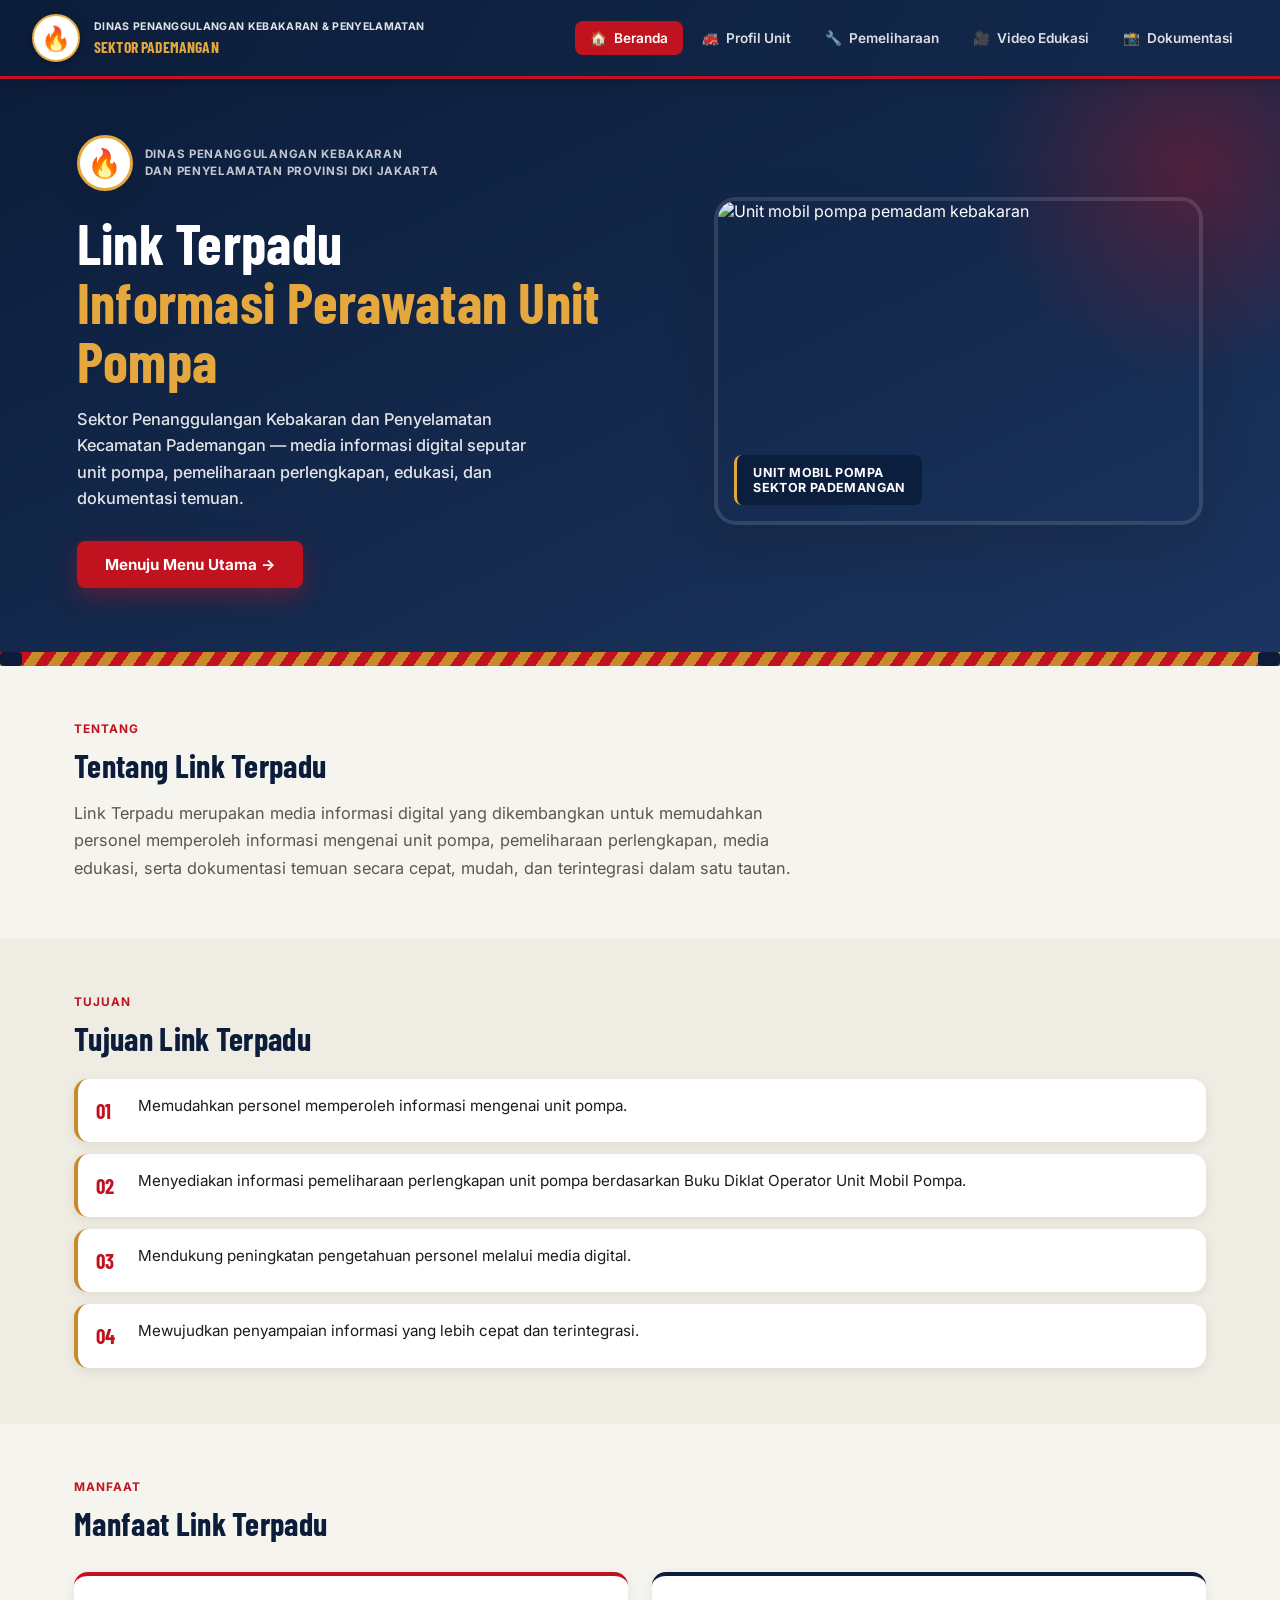
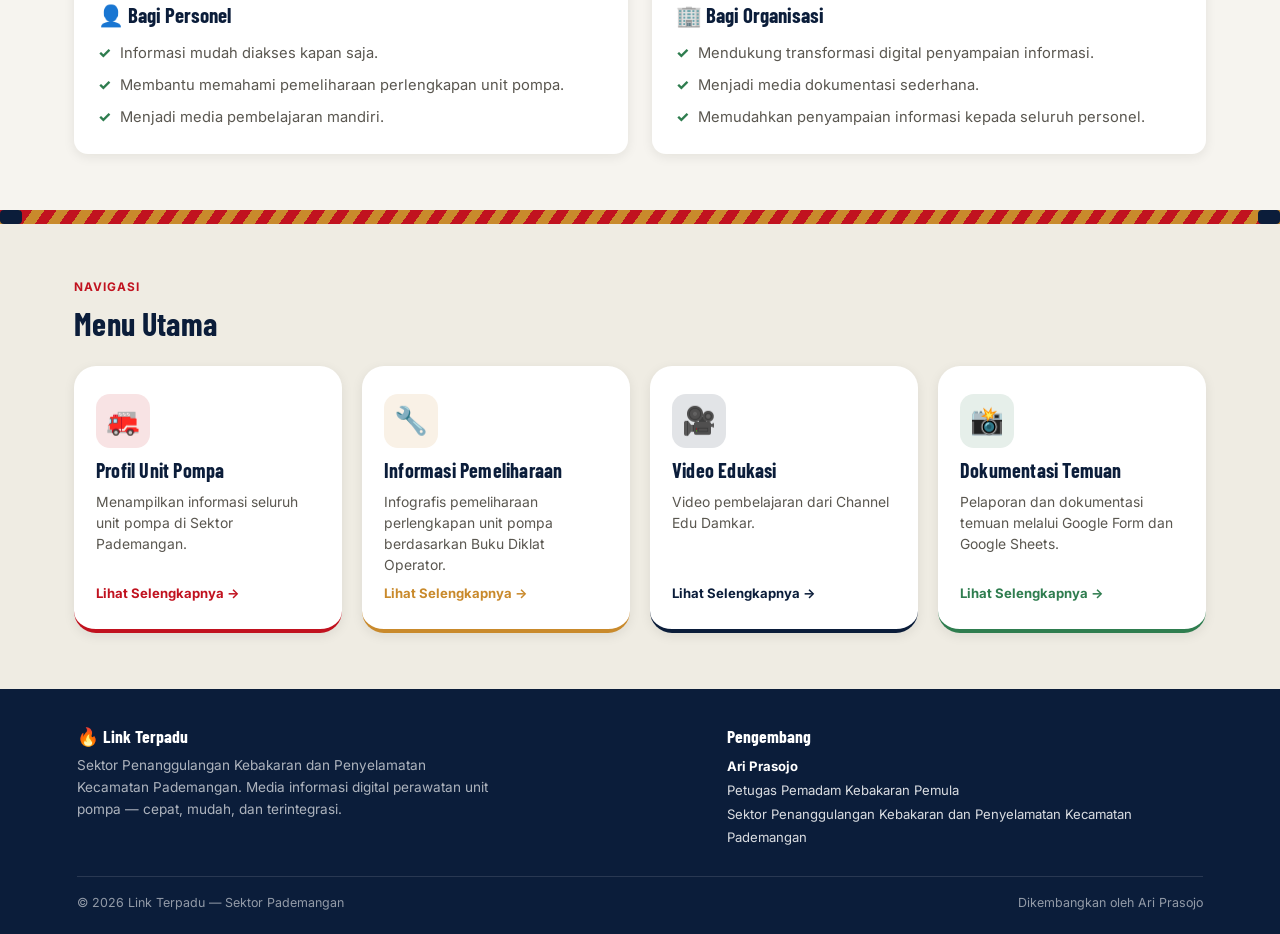
==== index.html @ 8cc75d27 "commit all" ====
<!DOCTYPE html>
<html lang="id">
<head>
<meta charset="UTF-8"/>
<meta name="viewport" content="width=device-width, initial-scale=1.0"/>
<title>Link Terpadu — Informasi Perawatan Unit Pompa | Sektor Pademangan</title>
<meta name="description" content="Link Terpadu: media informasi digital perawatan unit pompa Sektor Penanggulangan Kebakaran dan Penyelamatan Kecamatan Pademangan."/>
<link rel="preconnect" href="https://fonts.googleapis.com">
<link href="https://fonts.googleapis.com/css2?family=Barlow+Condensed:wght@500;600;700&family=Inter:wght@400;500;600;700&display=swap" rel="stylesheet">
<link rel="stylesheet" href="css/style.css"/>
</head>
<body>

<header class="topbar">
  <a href="index.html" class="topbar__brand">
    <div class="topbar__logo">🔥</div>
    <div>
      <p class="topbar__org">Dinas Penanggulangan Kebakaran &amp; Penyelamatan</p>
      <p class="topbar__sector">Sektor Pademangan</p>
    </div>
  </a>
  <button class="topbar__burger" id="burgerBtn" aria-label="Menu" aria-expanded="false"><span></span><span></span><span></span></button>
  <nav class="topbar__nav" id="topNav">
    <a href="index.html" class="nav__link nav__link--active"><span>🏠</span>Beranda</a>
    <a href="profil-unit.html" class="nav__link"><span>🚒</span>Profil Unit</a>
    <a href="pemeliharaan.html" class="nav__link"><span>🔧</span>Pemeliharaan</a>
    <a href="edukasi.html" class="nav__link"><span>🎥</span>Video Edukasi</a>
    <a href="dokumentasi.html" class="nav__link"><span>📸</span>Dokumentasi</a>
  </nav>
</header>

<section class="hero">
  <div class="hero__inner">
    <div>
      <div class="hero__badge-row">
        <div class="hero__logo-badge">🔥</div>
        <p class="hero__badge-text">Dinas Penanggulangan Kebakaran<br>dan Penyelamatan Provinsi DKI Jakarta</p>
      </div>
      <h1 class="hero__title">
        <span>Link Terpadu</span>
        <span class="accent">Informasi Perawatan Unit Pompa</span>
      </h1>
      <p class="hero__sub">Sektor Penanggulangan Kebakaran dan Penyelamatan Kecamatan Pademangan — media informasi digital seputar unit pompa, pemeliharaan perlengkapan, edukasi, dan dokumentasi temuan.</p>
      <a href="#menu-utama" class="hero__cta">Menuju Menu Utama →</a>
    </div>
    <div class="hero__unit-badge">
      <img src="https://images.unsplash.com/photo-1599056413882-c0a4f9d7e7f3?auto=format&fit=crop&w=1000&q=80" alt="Unit mobil pompa pemadam kebakaran"/>
      <div class="hero__unit-tag">Unit Mobil Pompa<br>Sektor Pademangan</div>
    </div>
  </div>
</section>

<div class="hose-divider"></div>

<section class="section">
  <div class="container">
    <p class="section__eyebrow">Tentang</p>
    <h2 class="section__title">Tentang Link Terpadu</h2>
    <p class="section__lead">Link Terpadu merupakan media informasi digital yang dikembangkan untuk memudahkan personel memperoleh informasi mengenai unit pompa, pemeliharaan perlengkapan, media edukasi, serta dokumentasi temuan secara cepat, mudah, dan terintegrasi dalam satu tautan.</p>
  </div>
</section>

<section class="section section--muted">
  <div class="container">
    <p class="section__eyebrow">Tujuan</p>
    <h2 class="section__title">Tujuan Link Terpadu</h2>
    <ul class="goal-list">
      <li><span class="num">01</span><span>Memudahkan personel memperoleh informasi mengenai unit pompa.</span></li>
      <li><span class="num">02</span><span>Menyediakan informasi pemeliharaan perlengkapan unit pompa berdasarkan Buku Diklat Operator Unit Mobil Pompa.</span></li>
      <li><span class="num">03</span><span>Mendukung peningkatan pengetahuan personel melalui media digital.</span></li>
      <li><span class="num">04</span><span>Mewujudkan penyampaian informasi yang lebih cepat dan terintegrasi.</span></li>
    </ul>
  </div>
</section>

<section class="section">
  <div class="container">
    <p class="section__eyebrow">Manfaat</p>
    <h2 class="section__title">Manfaat Link Terpadu</h2>
    <div class="benefit-grid">
      <div class="benefit-card">
        <p class="benefit-card__title">👤 Bagi Personel</p>
        <ul>
          <li>Informasi mudah diakses kapan saja.</li>
          <li>Membantu memahami pemeliharaan perlengkapan unit pompa.</li>
          <li>Menjadi media pembelajaran mandiri.</li>
        </ul>
      </div>
      <div class="benefit-card">
        <p class="benefit-card__title">🏢 Bagi Organisasi</p>
        <ul>
          <li>Mendukung transformasi digital penyampaian informasi.</li>
          <li>Menjadi media dokumentasi sederhana.</li>
          <li>Memudahkan penyampaian informasi kepada seluruh personel.</li>
        </ul>
      </div>
    </div>
  </div>
</section>

<div class="hose-divider"></div>

<section class="section section--muted" id="menu-utama">
  <div class="container">
    <p class="section__eyebrow">Navigasi</p>
    <h2 class="section__title">Menu Utama</h2>
    <div class="menu">
      <a href="profil-unit.html" class="menu-card" style="--accent:#c1121f">
        <div class="menu-card__icon">🚒</div>
        <h3 class="menu-card__title">Profil Unit Pompa</h3>
        <p class="menu-card__desc">Menampilkan informasi seluruh unit pompa di Sektor Pademangan.</p>
        <span class="menu-card__btn">Lihat Selengkapnya →</span>
      </a>
      <a href="pemeliharaan.html" class="menu-card" style="--accent:#c98a2c">
        <div class="menu-card__icon">🔧</div>
        <h3 class="menu-card__title">Informasi Pemeliharaan</h3>
        <p class="menu-card__desc">Infografis pemeliharaan perlengkapan unit pompa berdasarkan Buku Diklat Operator.</p>
        <span class="menu-card__btn">Lihat Selengkapnya →</span>
      </a>
      <a href="edukasi.html" class="menu-card" style="--accent:#0b1d3a">
        <div class="menu-card__icon">🎥</div>
        <h3 class="menu-card__title">Video Edukasi</h3>
        <p class="menu-card__desc">Video pembelajaran dari Channel Edu Damkar.</p>
        <span class="menu-card__btn">Lihat Selengkapnya →</span>
      </a>
      <a href="dokumentasi.html" class="menu-card" style="--accent:#2f7d4f">
        <div class="menu-card__icon">📸</div>
        <h3 class="menu-card__title">Dokumentasi Temuan</h3>
        <p class="menu-card__desc">Pelaporan dan dokumentasi temuan melalui Google Form dan Google Sheets.</p>
        <span class="menu-card__btn">Lihat Selengkapnya →</span>
      </a>
    </div>
  </div>
</section>

<footer class="footer">
  <div class="footer__grid">
    <div>
      <p class="footer__title">🔥 Link Terpadu</p>
      <p class="footer__text">Sektor Penanggulangan Kebakaran dan Penyelamatan Kecamatan Pademangan. Media informasi digital perawatan unit pompa — cepat, mudah, dan terintegrasi.</p>
    </div>
    <div>
      <p class="footer__title">Pengembang</p>
      <p class="footer__dev">
        <b>Ari Prasojo</b><br>
        Petugas Pemadam Kebakaran Pemula<br>
        Sektor Penanggulangan Kebakaran dan Penyelamatan Kecamatan Pademangan
      </p>
    </div>
  </div>
  <div class="footer__bottom">
    <span>© <span class="js-year"></span> Link Terpadu — Sektor Pademangan</span>
    <span>Dikembangkan oleh Ari Prasojo</span>
  </div>
</footer>

<script src="script/main.js"></script>
</body>
</html>
---- css/style.css ----
/* ==========================================================================
   LINK TERPADU — Informasi Perawatan Unit Pompa
   Sektor Penanggulangan Kebakaran dan Penyelamatan Kecamatan Pademangan
   ========================================================================== */

:root {
  --red: #c1121f;
  --red-dark: #7a0c14;
  --red-deepest: #4a0509;
  --navy: #0b1d3a;
  --navy-light: #14294d;
  --brass: #c98a2c;
  --brass-light: #e5a83e;
  --paper: #f6f4ef;
  --paper-warm: #efece3;
  --ink: #1c1b18;
  --ink-soft: #5a5750;
  --line: #ded9cb;
  --card: #ffffff;
  --ok: #2f7d4f;
  --dev: #a3742a;
  --radius-s: 8px;
  --radius-m: 14px;
  --radius-l: 22px;
  --shadow-s: 0 3px 12px rgba(30, 20, 10, 0.08);
  --shadow-m: 0 10px 30px rgba(30, 20, 10, 0.10);
  --shadow-l: 0 20px 50px rgba(30, 20, 10, 0.16);
}

* { box-sizing: border-box; margin: 0; padding: 0; }

html { scroll-behavior: smooth; }

body {
  background: var(--paper);
  color: var(--ink);
  font-family: "Inter", system-ui, sans-serif;
  -webkit-font-smoothing: antialiased;
  min-height: 100vh;
  display: flex;
  flex-direction: column;
}

main { flex: 1; }

.container { max-width: 1180px; margin: 0 auto; padding: 0 24px; }

h1, h2, h3, .display {
  font-family: "Barlow Condensed", system-ui, sans-serif;
  letter-spacing: 0.01em;
}

a { color: inherit; }

img { max-width: 100%; display: block; }

/* ==========================================================================
   HOSE DIVIDER — elemen tanda tangan (motif selang berkelok)
   ========================================================================== */
.hose-divider {
  height: 14px;
  width: 100%;
  background-image: repeating-linear-gradient(
    -55deg,
    var(--brass) 0 10px,
    var(--red) 10px 20px
  );
  position: relative;
}
.hose-divider::before,
.hose-divider::after {
  content: "";
  position: absolute;
  top: 0; bottom: 0;
  width: 22px;
  background: var(--navy);
  border-radius: 4px;
}
.hose-divider::before { left: 0; }
.hose-divider::after { right: 0; }

.hose-rule {
  height: 3px;
  width: 64px;
  border-radius: 3px;
  background: repeating-linear-gradient(-45deg, var(--brass) 0 6px, var(--red) 6px 12px);
  margin-bottom: 14px;
}

/* ==========================================================================
   TOPBAR
   ========================================================================== */
.topbar {
  background: linear-gradient(120deg, var(--navy) 0%, var(--navy-light) 100%);
  color: #fff;
  display: flex;
  align-items: center;
  justify-content: space-between;
  padding: 14px 32px;
  flex-wrap: wrap;
  gap: 12px;
  position: sticky;
  top: 0;
  z-index: 200;
  box-shadow: 0 2px 14px rgba(0,0,0,0.22);
  border-bottom: 3px solid var(--red);
}

.topbar__brand { display: flex; align-items: center; gap: 14px; text-decoration: none; color: #fff; }

.topbar__logo {
  width: 48px; height: 48px;
  border-radius: 50%;
  background: #fff;
  display: flex; align-items: center; justify-content: center;
  font-size: 24px; flex-shrink: 0;
  box-shadow: 0 2px 8px rgba(0,0,0,0.25);
  border: 2px solid var(--brass-light);
}

.topbar__org { font-size: 0.66rem; font-weight: 700; letter-spacing: 0.03em; line-height: 1.4; opacity: 0.88; text-transform: uppercase; }
.topbar__sector { font-size: 0.98rem; font-weight: 700; color: var(--brass-light); letter-spacing: 0.01em; margin-top: 2px; font-family: "Barlow Condensed", sans-serif; text-transform: uppercase; }

.topbar__nav { display: flex; gap: 4px; align-items: center; }

.nav__link {
  display: flex; align-items: center; gap: 7px;
  color: rgba(255,255,255,0.85); text-decoration: none;
  font-weight: 600; font-size: 0.85rem;
  padding: 9px 15px; border-radius: 8px;
  transition: all 0.2s ease;
  white-space: nowrap;
}
.nav__link:hover { background: rgba(255,255,255,0.12); color: #fff; }
.nav__link--active { background: var(--red); color: #fff !important; }
.nav__link--active:hover { background: var(--red); }

.topbar__burger {
  display: none; flex-direction: column; gap: 5px;
  background: none; border: none; cursor: pointer; padding: 8px;
  border-radius: 8px;
}
.topbar__burger span { width: 24px; height: 2.5px; background: #fff; border-radius: 2px; display: block; }

/* ==========================================================================
   HERO (Beranda)
   ========================================================================== */
.hero {
  position: relative;
  background: linear-gradient(155deg, var(--navy) 0%, var(--navy-light) 55%, #1b3560 100%);
  color: #fff;
  padding: 56px 6vw 64px;
  overflow: hidden;
}
.hero::after {
  content: "";
  position: absolute;
  right: -120px; top: -120px;
  width: 420px; height: 420px;
  border-radius: 50%;
  background: radial-gradient(circle, rgba(193,18,31,0.35) 0%, rgba(193,18,31,0) 70%);
}

.hero__inner {
  position: relative;
  z-index: 1;
  display: grid;
  grid-template-columns: 1.1fr 0.9fr;
  gap: 40px;
  align-items: center;
  max-width: 1180px;
  margin: 0 auto;
}

.hero__badge-row { display: flex; align-items: center; gap: 12px; margin-bottom: 22px; }
.hero__logo-badge {
  width: 56px; height: 56px; border-radius: 50%;
  background: #fff; display: flex; align-items: center; justify-content: center;
  font-size: 28px; border: 3px solid var(--brass-light);
  box-shadow: var(--shadow-m);
}
.hero__badge-text { font-size: 0.72rem; font-weight: 700; letter-spacing: 0.06em; text-transform: uppercase; opacity: 0.75; line-height: 1.5; }

.hero__title {
  font-family: "Barlow Condensed", sans-serif;
  font-weight: 700;
  font-size: clamp(2.3rem, 4.4vw, 3.6rem);
  line-height: 1.05;
  letter-spacing: 0.005em;
  margin-bottom: 16px;
}
.hero__title span { display: block; }
.hero__title .accent { color: var(--brass-light); }

.hero__sub {
  font-size: 1.02rem;
  font-weight: 500;
  opacity: 0.88;
  max-width: 480px;
  line-height: 1.6;
  margin-bottom: 30px;
}

.hero__cta {
  display: inline-flex; align-items: center; gap: 10px;
  background: var(--red);
  color: #fff; text-decoration: none;
  font-weight: 700; font-size: 0.95rem;
  padding: 14px 28px; border-radius: var(--radius-s);
  box-shadow: 0 8px 22px rgba(193,18,31,0.4);
  transition: transform 0.2s ease, box-shadow 0.2s ease;
  border: none; cursor: pointer;
}
.hero__cta:hover { transform: translateY(-2px); box-shadow: 0 12px 28px rgba(193,18,31,0.5); }

.hero__unit-badge {
  position: relative;
  border-radius: var(--radius-l);
  overflow: hidden;
  box-shadow: var(--shadow-l);
  border: 4px solid rgba(255,255,255,0.12);
}
.hero__unit-badge img { width: 100%; height: 320px; object-fit: cover; }
.hero__unit-tag {
  position: absolute; bottom: 16px; left: 16px;
  background: rgba(11,29,58,0.85);
  backdrop-filter: blur(4px);
  color: #fff; padding: 10px 16px; border-radius: var(--radius-s);
  font-size: 0.78rem; font-weight: 700; letter-spacing: 0.03em;
  text-transform: uppercase;
  border-left: 3px solid var(--brass-light);
}

/* ==========================================================================
   PAGE HERO (halaman dalam)
   ========================================================================== */
.page-hero {
  background: linear-gradient(120deg, var(--navy) 0%, var(--navy-light) 100%);
  color: #fff;
  padding: 38px 0 34px;
  position: relative;
}
.breadcrumb {
  display: flex; align-items: center; gap: 8px;
  font-size: 0.83rem; margin-bottom: 18px; opacity: 0.85;
}
.breadcrumb__link { color: var(--brass-light); text-decoration: none; font-weight: 600; }
.breadcrumb__sep { opacity: 0.5; }
.breadcrumb__current { color: #fff; font-weight: 500; }

.page-hero__content { display: flex; align-items: center; gap: 18px; }
.page-hero__icon {
  width: 62px; height: 62px; border-radius: 14px;
  display: flex; align-items: center; justify-content: center;
  font-size: 2rem; flex-shrink: 0;
  background: rgba(255,255,255,0.14);
  border: 2px solid rgba(255,255,255,0.2);
}
.page-hero__title { font-family:"Barlow Condensed",sans-serif; font-size: clamp(1.8rem, 3vw, 2.3rem); font-weight: 700; margin-bottom: 4px; }
.page-hero__sub { font-size: 0.98rem; opacity: 0.78; max-width: 620px; line-height: 1.5; }

/* ==========================================================================
   SECTIONS — Tentang / Tujuan / Manfaat
   ========================================================================== */
.section { padding: 56px 0; }
.section--muted { background: var(--paper-warm); }

.section__eyebrow {
  font-size: 0.74rem; font-weight: 700; letter-spacing: 0.08em;
  text-transform: uppercase; color: var(--red);
  margin-bottom: 10px;
}
.section__title {
  font-size: clamp(1.5rem, 2.6vw, 2rem);
  font-weight: 700; color: var(--navy);
  margin-bottom: 16px;
}
.section__lead {
  font-size: 1.02rem; color: var(--ink-soft); line-height: 1.7;
  max-width: 760px;
}

.about-grid { display: grid; grid-template-columns: 1fr; gap: 18px; margin-top: 10px; }

.goal-list { list-style: none; display: grid; gap: 12px; margin-top: 22px; }
.goal-list li {
  display: flex; gap: 14px; align-items: flex-start;
  background: var(--card); padding: 16px 18px; border-radius: var(--radius-m);
  box-shadow: var(--shadow-s); border-left: 4px solid var(--brass);
  font-size: 0.95rem; line-height: 1.5; color: var(--ink);
}
.goal-list li .num {
  font-family:"Barlow Condensed",sans-serif; font-weight:700; font-size:1.3rem;
  color: var(--red); flex-shrink: 0; min-width: 28px;
}

.benefit-grid { display: grid; grid-template-columns: 1fr 1fr; gap: 24px; margin-top: 30px; }
.benefit-card {
  background: var(--card); border-radius: var(--radius-m);
  padding: 26px 24px; box-shadow: var(--shadow-s);
  border-top: 4px solid var(--red);
}
.benefit-card:nth-child(2) { border-top-color: var(--navy); }
.benefit-card__title {
  font-family:"Barlow Condensed",sans-serif; font-weight: 700; font-size: 1.3rem;
  color: var(--navy); margin-bottom: 14px; display: flex; align-items: center; gap: 10px;
}
.benefit-card ul { list-style: none; display: grid; gap: 10px; }
.benefit-card li {
  font-size: 0.92rem; color: var(--ink-soft); line-height: 1.5;
  padding-left: 22px; position: relative;
}
.benefit-card li::before {
  content: "✓"; position: absolute; left: 0; top: 0;
  color: var(--ok); font-weight: 800;
}

/* ==========================================================================
   MENU UTAMA (kartu)
   ========================================================================== */
.menu { display: grid; grid-template-columns: repeat(4, 1fr); gap: 20px; padding: 8px 0 0; }

.menu-card {
  background: var(--card);
  border-radius: var(--radius-l);
  padding: 28px 22px;
  text-decoration: none;
  color: var(--ink);
  box-shadow: var(--shadow-s);
  transition: transform 0.22s ease, box-shadow 0.22s ease;
  display: flex; flex-direction: column; gap: 10px;
  border-bottom: 4px solid var(--accent, var(--red));
  position: relative;
}
.menu-card:hover { transform: translateY(-6px); box-shadow: var(--shadow-l); }
.menu-card__icon {
  width: 54px; height: 54px; border-radius: 14px;
  background: color-mix(in srgb, var(--accent, var(--red)) 12%, white);
  display: flex; align-items: center; justify-content: center;
  font-size: 1.7rem;
}
.menu-card__title { font-family:"Barlow Condensed",sans-serif; font-weight: 700; font-size: 1.25rem; color: var(--navy); }
.menu-card__desc { font-size: 0.87rem; color: var(--ink-soft); line-height: 1.5; flex: 1; }
.menu-card__btn { font-size: 0.82rem; font-weight: 700; color: var(--accent, var(--red)); }

/* ==========================================================================
   UNIT POMPA (Menu 1)
   ========================================================================== */
.unit-grid { display: grid; grid-template-columns: repeat(3, 1fr); gap: 22px; margin-top: 30px; }

.unit-card {
  background: var(--card); border-radius: var(--radius-l);
  overflow: hidden; box-shadow: var(--shadow-s);
  cursor: pointer; transition: transform 0.2s ease, box-shadow 0.2s ease;
  border: 1px solid var(--line);
}
.unit-card:hover { transform: translateY(-5px); box-shadow: var(--shadow-l); }
.unit-card__photo {
  height: 150px; display: flex; align-items: center; justify-content: center;
  font-size: 3.2rem; position: relative;
  background: linear-gradient(135deg, var(--navy), var(--navy-light));
  color: rgba(255,255,255,0.9);
}
.unit-card__no {
  position: absolute; top: 12px; left: 12px;
  background: var(--red); color: #fff;
  font-family:"Barlow Condensed",sans-serif; font-weight: 700; font-size: 0.85rem;
  padding: 4px 12px; border-radius: 20px;
}
.unit-card__body { padding: 18px 20px 20px; }
.unit-card__title { font-family:"Barlow Condensed",sans-serif; font-weight: 700; font-size: 1.15rem; color: var(--navy); margin-bottom: 6px; }
.unit-card__loc { font-size: 0.82rem; color: var(--ink-soft); margin-bottom: 12px; display:flex; align-items:center; gap:6px; }
.unit-card__meta { display: flex; gap: 14px; font-size: 0.78rem; color: var(--ink-soft); font-weight: 600; }
.unit-card__cta { margin-top: 14px; font-size: 0.8rem; font-weight: 700; color: var(--red); }

/* Modal detail unit */
.modal-overlay {
  position: fixed; inset: 0; background: rgba(11,29,58,0.72);
  display: flex; align-items: center; justify-content: center;
  padding: 24px; z-index: 500; opacity: 0; pointer-events: none;
  transition: opacity 0.2s ease;
}
.modal-overlay.is-open { opacity: 1; pointer-events: auto; }
.modal-box {
  background: var(--card); border-radius: var(--radius-l);
  max-width: 560px; width: 100%; max-height: 88vh; overflow-y: auto;
  box-shadow: var(--shadow-l); transform: translateY(16px); transition: transform 0.2s ease;
}
.modal-overlay.is-open .modal-box { transform: translateY(0); }
.modal-box__hero {
  height: 160px; background: linear-gradient(135deg, var(--navy), var(--navy-light));
  display: flex; align-items: center; justify-content: center; font-size: 4rem; color: #fff;
  position: relative;
}
.modal-box__close {
  position: absolute; top: 14px; right: 14px;
  width: 34px; height: 34px; border-radius: 50%;
  background: rgba(255,255,255,0.18); color: #fff; border: none;
  font-size: 1.1rem; cursor: pointer; display: flex; align-items: center; justify-content: center;
}
.modal-box__body { padding: 26px 26px 28px; }
.modal-box__title { font-family:"Barlow Condensed",sans-serif; font-weight: 700; font-size: 1.5rem; color: var(--navy); margin-bottom: 4px; }
.modal-box__sub { font-size: 0.85rem; color: var(--ink-soft); margin-bottom: 20px; }
.modal-box__grid { display: grid; grid-template-columns: 1fr 1fr; gap: 14px; margin-bottom: 18px; }
.modal-box__stat { background: var(--paper-warm); border-radius: var(--radius-s); padding: 12px 14px; }
.modal-box__stat-label { font-size: 0.7rem; font-weight: 700; text-transform: uppercase; letter-spacing: 0.04em; color: var(--ink-soft); margin-bottom: 4px; }
.modal-box__stat-value { font-family:"Barlow Condensed",sans-serif; font-weight: 700; font-size: 1.1rem; color: var(--navy); }
.modal-box__desc { font-size: 0.9rem; line-height: 1.6; color: var(--ink-soft); }

/* ==========================================================================
   PEMELIHARAAN (Menu 2)
   ========================================================================== */
.care-list { display: grid; gap: 16px; margin-top: 30px; }
.care-item {
  background: var(--card); border-radius: var(--radius-m);
  padding: 20px 22px; box-shadow: var(--shadow-s);
  display: flex; align-items: center; gap: 18px;
  border-left: 5px solid var(--line);
  text-decoration: none; color: var(--ink);
  transition: transform 0.18s ease, box-shadow 0.18s ease;
}
.care-item--ready { border-left-color: var(--ok); cursor: pointer; }
.care-item--ready:hover { transform: translateX(4px); box-shadow: var(--shadow-m); }
.care-item--dev { border-left-color: var(--dev); opacity: 0.85; cursor: default; }
.care-item__icon {
  width: 46px; height: 46px; border-radius: 12px; flex-shrink: 0;
  display: flex; align-items: center; justify-content: center; font-size: 1.4rem;
  background: var(--paper-warm);
}
.care-item__title { font-family:"Barlow Condensed",sans-serif; font-weight: 700; font-size: 1.1rem; color: var(--navy); }
.care-item__desc { font-size: 0.84rem; color: var(--ink-soft); margin-top: 2px; }
.care-item__status {
  margin-left: auto; flex-shrink: 0;
  font-size: 0.74rem; font-weight: 700; padding: 6px 14px; border-radius: 20px;
  white-space: nowrap;
}
.care-item--ready .care-item__status { background: rgba(47,125,79,0.12); color: var(--ok); }
.care-item--dev .care-item__status { background: rgba(163,116,42,0.12); color: var(--dev); }

/* Infografis Selang Penyalur */
.infografis-wrap { margin-top: 34px; background: var(--card); border-radius: var(--radius-l); box-shadow: var(--shadow-s); padding: 30px; }
.infografis-source { font-size: 0.8rem; color: var(--ink-soft); margin-bottom: 20px; padding: 12px 16px; background: var(--paper-warm); border-radius: var(--radius-s); border-left: 4px solid var(--brass); }
.infografis-steps { display: grid; gap: 14px; }
.infografis-step { display: flex; gap: 16px; align-items: flex-start; padding: 16px; border-radius: var(--radius-m); background: var(--paper-warm); }
.infografis-step__no {
  width: 34px; height: 34px; border-radius: 50%; background: var(--red); color: #fff;
  display: flex; align-items: center; justify-content: center; font-weight: 700; font-family:"Barlow Condensed",sans-serif;
  flex-shrink: 0; font-size: 1rem;
}
.infografis-step__title { font-weight: 700; color: var(--navy); margin-bottom: 3px; font-size: 0.95rem; }
.infografis-step__text { font-size: 0.86rem; color: var(--ink-soft); line-height: 1.55; }

/* ==========================================================================
   VIDEO EDUKASI (Menu 3)
   ========================================================================== */
.video-grid { display: grid; grid-template-columns: repeat(3, 1fr); gap: 22px; margin-top: 30px; }
.video-card { background: var(--card); border-radius: var(--radius-l); overflow: hidden; box-shadow: var(--shadow-s); cursor: pointer; transition: transform 0.2s ease; }
.video-card:hover { transform: translateY(-5px); }
.video-card__thumb { position: relative; aspect-ratio: 16/9; background: var(--navy); overflow: hidden; }
.video-card__thumb img { width: 100%; height: 100%; object-fit: cover; }
.video-card__play { position: absolute; inset: 0; display: flex; align-items: center; justify-content: center; background: rgba(11,29,58,0.28); }
.video-card__play-btn { width: 52px; height: 52px; border-radius: 50%; background: rgba(255,255,255,0.92); color: var(--red); display: flex; align-items: center; justify-content: center; font-size: 1.15rem; }
.video-card__body { padding: 16px 18px 18px; }
.video-card__title { font-weight: 700; font-size: 0.98rem; color: var(--navy); margin-bottom: 6px; line-height: 1.35; }
.video-card__source { font-size: 0.78rem; color: var(--brass); font-weight: 700; }

/* ==========================================================================
   DOKUMENTASI TEMUAN (Menu 4)
   ========================================================================== */
.doc-grid { display: grid; grid-template-columns: 1fr 1fr; gap: 24px; margin-top: 30px; }
.doc-card { background: var(--card); border-radius: var(--radius-l); padding: 30px 26px; box-shadow: var(--shadow-s); border-top: 5px solid var(--accent); }
.doc-card__icon { width: 52px; height: 52px; border-radius: 14px; background: color-mix(in srgb, var(--accent) 12%, white); display: flex; align-items: center; justify-content: center; font-size: 1.6rem; margin-bottom: 16px; }
.doc-card__title { font-family:"Barlow Condensed",sans-serif; font-weight: 700; font-size: 1.3rem; color: var(--navy); margin-bottom: 8px; }
.doc-card__desc { font-size: 0.9rem; color: var(--ink-soft); line-height: 1.6; margin-bottom: 20px; }
.doc-card__btn {
  display: inline-flex; align-items: center; gap: 8px;
  background: var(--accent); color: #fff; text-decoration: none;
  font-weight: 700; font-size: 0.88rem; padding: 11px 22px; border-radius: var(--radius-s);
}
.doc-note { margin-top: 24px; background: var(--paper-warm); border-left: 4px solid var(--brass); border-radius: var(--radius-s); padding: 16px 18px; font-size: 0.86rem; color: var(--ink-soft); line-height: 1.55; }

/* ==========================================================================
   FOOTER
   ========================================================================== */
.footer {
  background: var(--navy);
  color: rgba(255,255,255,0.85);
  padding: 36px 6vw 24px;
  margin-top: auto;
}
.footer__grid { max-width: 1180px; margin: 0 auto; display: grid; grid-template-columns: 1.3fr 1fr; gap: 30px; padding-bottom: 26px; border-bottom: 1px solid rgba(255,255,255,0.12); }
.footer__title { font-family:"Barlow Condensed",sans-serif; font-weight: 700; font-size: 1.1rem; color: #fff; margin-bottom: 8px; }
.footer__text { font-size: 0.85rem; line-height: 1.6; opacity: 0.78; max-width: 420px; }
.footer__dev { font-size: 0.82rem; line-height: 1.8; }
.footer__dev b { color: #fff; }
.footer__bottom { max-width: 1180px; margin: 0 auto; padding-top: 18px; display: flex; justify-content: space-between; flex-wrap: wrap; gap: 8px; font-size: 0.78rem; opacity: 0.65; }

/* ==========================================================================
   RESPONSIVE
   ========================================================================== */
@media (max-width: 960px) {
  .hero__inner { grid-template-columns: 1fr; }
  .hero__unit-badge { order: -1; }
  .menu { grid-template-columns: repeat(2, 1fr); }
  .unit-grid, .video-grid { grid-template-columns: repeat(2, 1fr); }
  .benefit-grid, .doc-grid { grid-template-columns: 1fr; }
  .footer__grid { grid-template-columns: 1fr; }
}
@media (max-width: 680px) {
  .topbar__nav {
    display: none; position: absolute; top: 100%; left: 0; right: 0;
    background: var(--navy); flex-direction: column; padding: 10px; gap: 4px;
    box-shadow: var(--shadow-m);
  }
  .topbar__nav.is-open { display: flex; }
  .topbar__burger { display: flex; }
  .menu, .unit-grid, .video-grid { grid-template-columns: 1fr; }
  .modal-box__grid { grid-template-columns: 1fr; }
  .footer__bottom { flex-direction: column; }
}
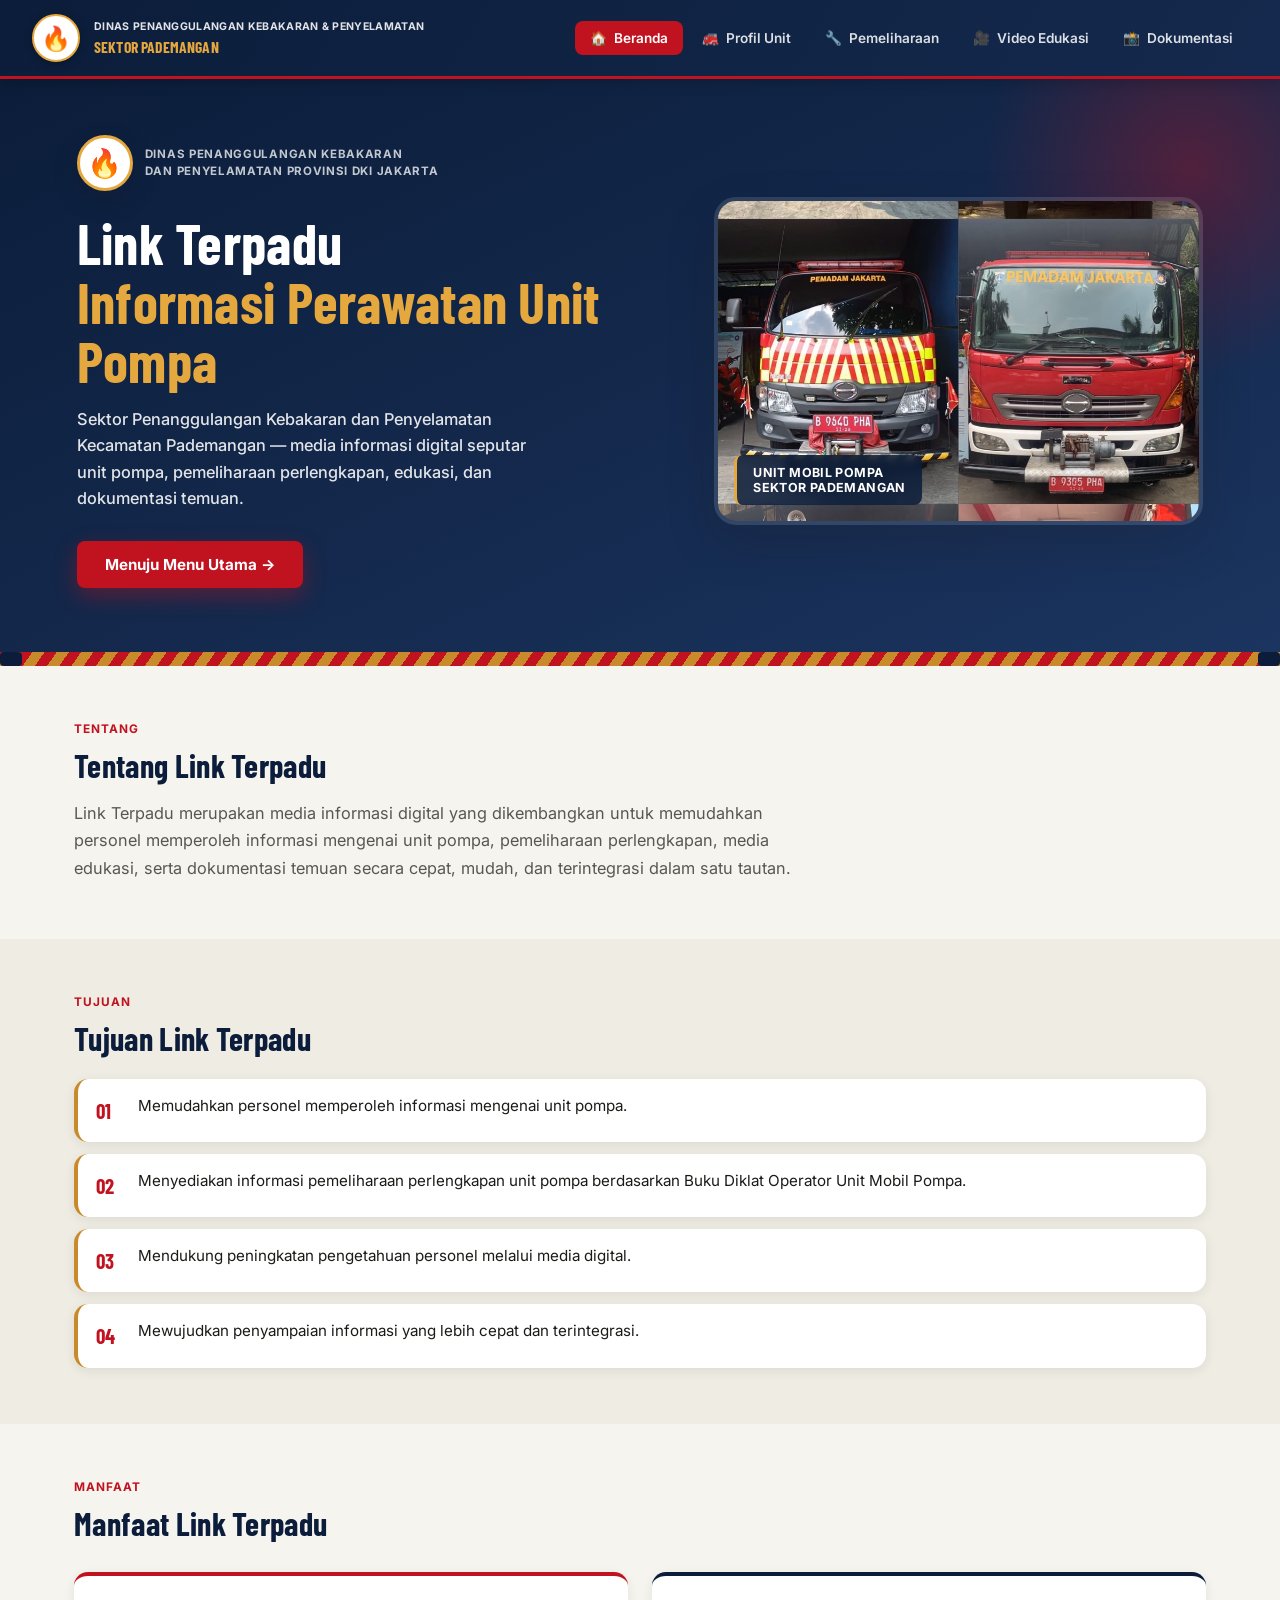
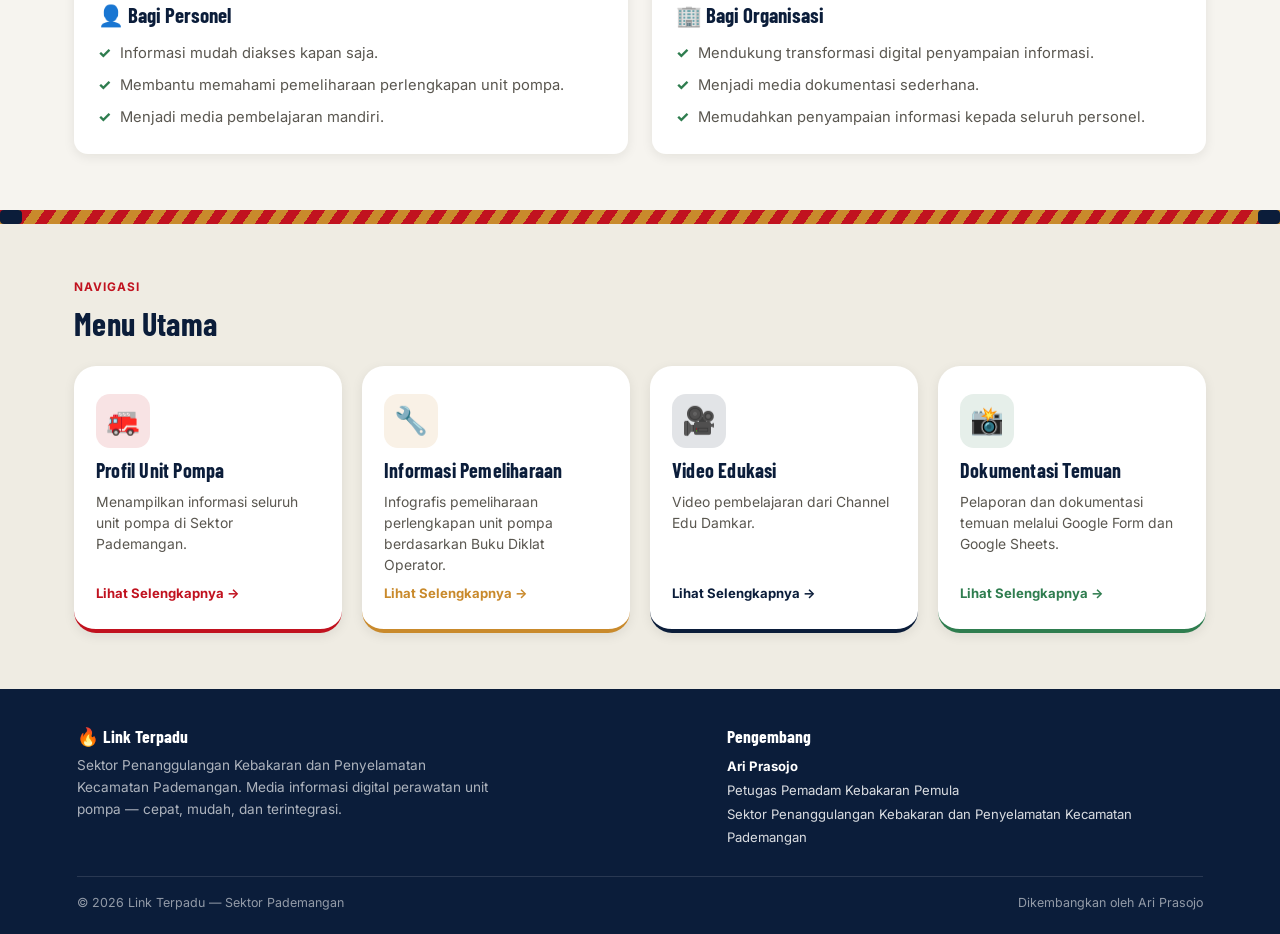
==== commit 00719264: "Refactor code structure for improved readability and maintainability" ====
--- a/index.html
+++ b/index.html
@@ -44,7 +44,7 @@
       <a href="#menu-utama" class="hero__cta">Menuju Menu Utama →</a>
     </div>
     <div class="hero__unit-badge">
-      <img src="https://images.unsplash.com/photo-1599056413882-c0a4f9d7e7f3?auto=format&fit=crop&w=1000&q=80" alt="Unit mobil pompa pemadam kebakaran"/>
+      <img src="assets/banner-unit-pompa.jpeg" alt="Unit mobil pompa Sektor Pademangan"/>
       <div class="hero__unit-tag">Unit Mobil Pompa<br>Sektor Pademangan</div>
     </div>
   </div>
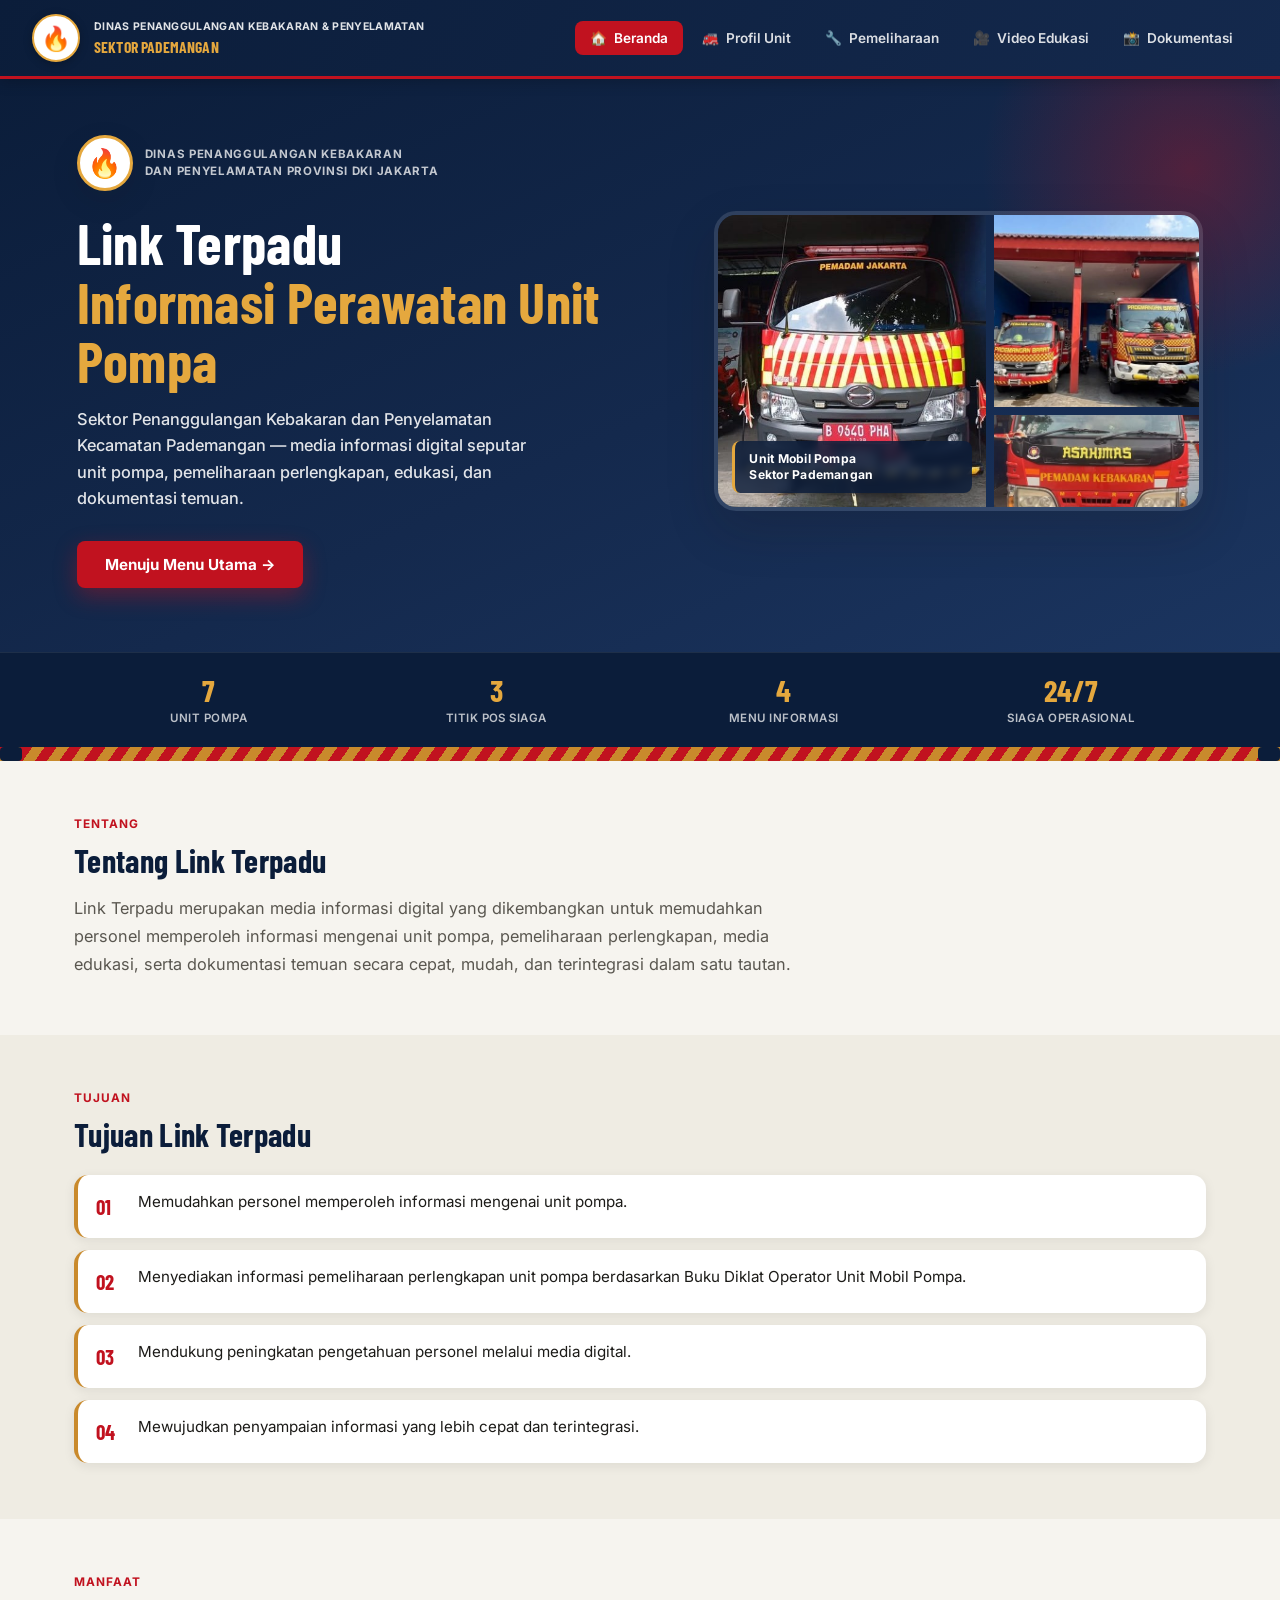
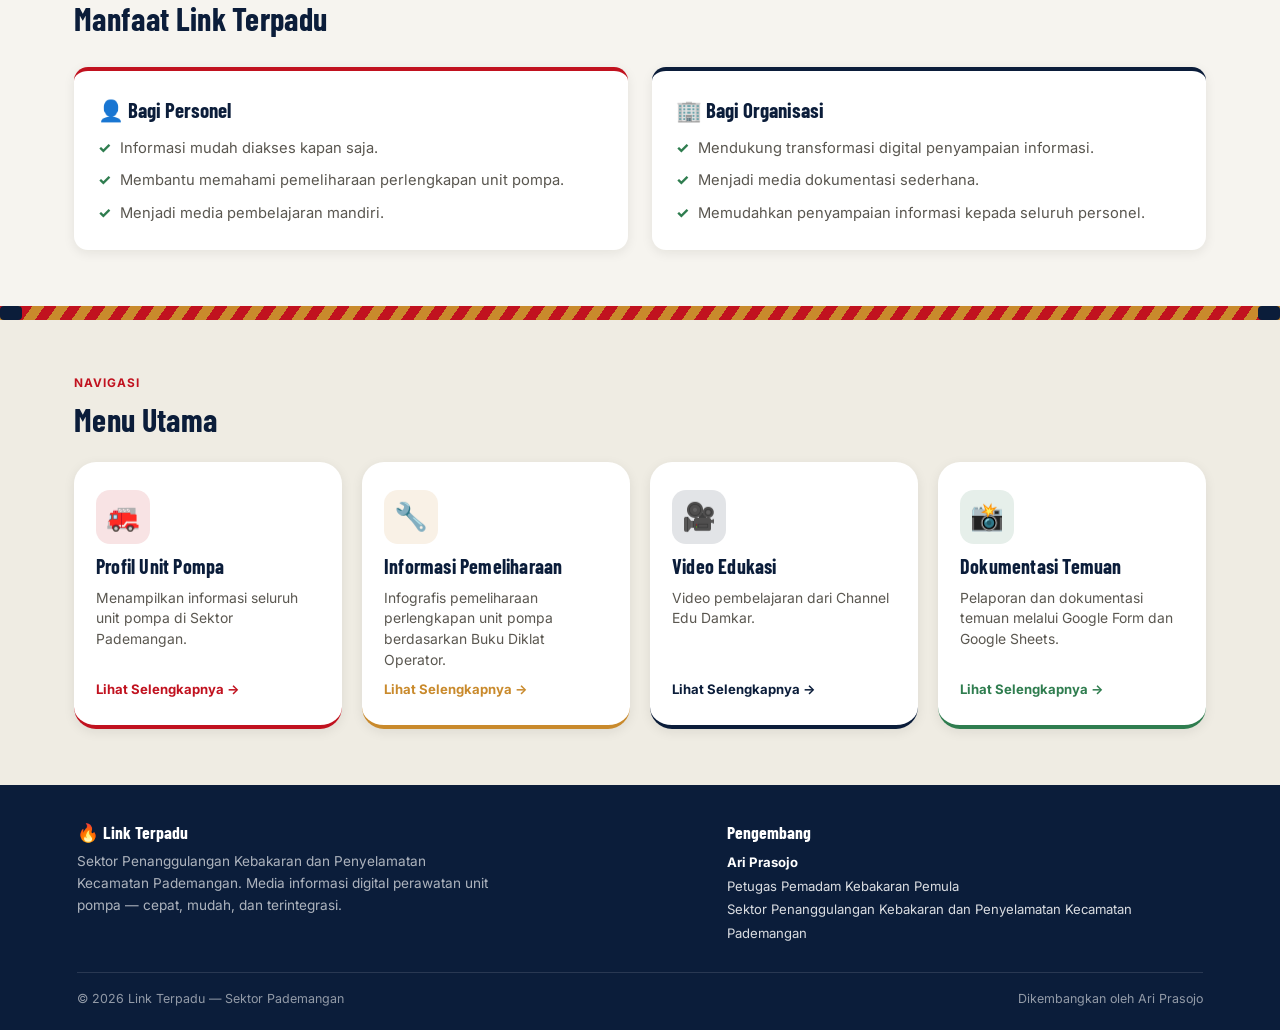
==== commit 42b8009d: "Refactor code structure for improved readability and maintainability" ====
--- a/index.html
+++ b/index.html
@@ -43,9 +43,28 @@
       <p class="hero__sub">Sektor Penanggulangan Kebakaran dan Penyelamatan Kecamatan Pademangan — media informasi digital seputar unit pompa, pemeliharaan perlengkapan, edukasi, dan dokumentasi temuan.</p>
       <a href="#menu-utama" class="hero__cta">Menuju Menu Utama →</a>
     </div>
-    <div class="hero__unit-badge">
-      <img src="assets/banner-unit-pompa.jpeg" alt="Unit mobil pompa Sektor Pademangan"/>
-      <div class="hero__unit-tag">Unit Mobil Pompa<br>Sektor Pademangan</div>
+    <div class="hero-mosaic">
+      <div class="hero-mosaic__item hero-mosaic__item--main">
+        <img src="assets/unit-pompa/mosaic-3.jpeg" alt="Unit mobil pompa Pemadam Jakarta"/>
+        <div class="hero-mosaic__tag">Unit Mobil Pompa<br>Sektor Pademangan</div>
+      </div>
+      <div class="hero-mosaic__item hero-mosaic__item--b">
+        <img src="assets/unit-pompa/mosaic-1.jpeg" alt="Unit mobil pompa Pademangan Barat"/>
+      </div>
+      <div class="hero-mosaic__item hero-mosaic__item--c">
+        <img src="assets/unit-pompa/mosaic-5.jpeg" alt="Unit mobil pompa Asahimas"/>
+      </div>
+    </div>
+  </div>
+</section>
+
+<section class="stat-strip">
+  <div class="container">
+    <div class="stat-strip__row">
+      <div class="stat-strip__item"><p class="stat-strip__num">7</p><p class="stat-strip__label">Unit Pompa</p></div>
+      <div class="stat-strip__item"><p class="stat-strip__num">3</p><p class="stat-strip__label">Titik Pos Siaga</p></div>
+      <div class="stat-strip__item"><p class="stat-strip__num">4</p><p class="stat-strip__label">Menu Informasi</p></div>
+      <div class="stat-strip__item"><p class="stat-strip__num">24/7</p><p class="stat-strip__label">Siaga Operasional</p></div>
     </div>
   </div>
 </section>
--- a/css/style.css
+++ b/css/style.css
@@ -213,23 +213,55 @@
 }
 .hero__cta:hover { transform: translateY(-2px); box-shadow: 0 12px 28px rgba(193,18,31,0.5); }
 
-.hero__unit-badge {
-  position: relative;
+/* Hero mosaic — susunan beberapa foto editorial, bukan satu foto dipaksa muat */
+.hero-mosaic {
+  position: relative;
+  display: grid;
+  grid-template-columns: 1.3fr 1fr;
+  grid-template-rows: repeat(3, 92px);
+  gap: 8px;
   border-radius: var(--radius-l);
   overflow: hidden;
   box-shadow: var(--shadow-l);
   border: 4px solid rgba(255,255,255,0.12);
 }
-.hero__unit-badge img { width: 100%; height: 320px; object-fit: cover; }
-.hero__unit-tag {
-  position: absolute; bottom: 16px; left: 16px;
-  background: rgba(11,29,58,0.85);
+.hero-mosaic__item { position: relative; overflow: hidden; background: var(--navy-light); }
+.hero-mosaic__item img {
+  width: 100%; height: 100%; object-fit: cover;
+  transition: transform 0.4s ease;
+}
+.hero-mosaic__item:hover img { transform: scale(1.06); }
+.hero-mosaic__item--main { grid-row: 1 / 4; grid-column: 1; }
+.hero-mosaic__item--b { grid-row: 1 / 3; grid-column: 2; }
+.hero-mosaic__item--c { grid-row: 3; grid-column: 2; }
+
+.hero-mosaic__tag {
+  position: absolute; bottom: 14px; left: 14px; right: 14px;
+  background: rgba(11,29,58,0.82);
   backdrop-filter: blur(4px);
-  color: #fff; padding: 10px 16px; border-radius: var(--radius-s);
-  font-size: 0.78rem; font-weight: 700; letter-spacing: 0.03em;
-  text-transform: uppercase;
+  color: #fff; padding: 10px 14px; border-radius: var(--radius-s);
+  font-size: 0.76rem; font-weight: 700; letter-spacing: 0.02em;
   border-left: 3px solid var(--brass-light);
-}
+  line-height: 1.35;
+}
+
+/* Strip statistik ringkas di bawah hero */
+.stat-strip {
+  background: var(--navy);
+  border-top: 1px solid rgba(255,255,255,0.08);
+  padding: 22px 0;
+}
+.stat-strip__row {
+  display: grid;
+  grid-template-columns: repeat(4, 1fr);
+  gap: 18px;
+}
+.stat-strip__item { text-align: center; color: #fff; }
+.stat-strip__num {
+  font-family: "Barlow Condensed", sans-serif; font-weight: 700;
+  font-size: clamp(1.6rem, 2.4vw, 2.1rem); color: var(--brass-light); line-height: 1;
+}
+.stat-strip__label { font-size: 0.72rem; opacity: 0.72; margin-top: 6px; text-transform: uppercase; letter-spacing: 0.04em; font-weight: 600; }
 
 /* ==========================================================================
    PAGE HERO (halaman dalam)
@@ -356,16 +388,24 @@
 }
 .unit-card:hover { transform: translateY(-5px); box-shadow: var(--shadow-l); }
 .unit-card__photo {
-  height: 150px; display: flex; align-items: center; justify-content: center;
+  height: 210px; display: flex; align-items: center; justify-content: center;
   font-size: 3.2rem; position: relative;
   background: linear-gradient(135deg, var(--navy), var(--navy-light));
   color: rgba(255,255,255,0.9);
 }
+.unit-card__photo img { object-position: center 30% !important; }
+.unit-card__photo::after {
+  content: "";
+  position: absolute; inset: 0;
+  background: linear-gradient(180deg, rgba(11,29,58,0) 55%, rgba(11,29,58,0.55) 100%);
+  pointer-events: none;
+}
 .unit-card__no {
-  position: absolute; top: 12px; left: 12px;
+  position: absolute; top: 12px; left: 12px; z-index: 3;
   background: var(--red); color: #fff;
   font-family:"Barlow Condensed",sans-serif; font-weight: 700; font-size: 0.85rem;
   padding: 4px 12px; border-radius: 20px;
+  box-shadow: 0 2px 8px rgba(0,0,0,0.3);
 }
 .unit-card__body { padding: 18px 20px 20px; }
 .unit-card__title { font-family:"Barlow Condensed",sans-serif; font-weight: 700; font-size: 1.15rem; color: var(--navy); margin-bottom: 6px; }
@@ -388,15 +428,22 @@
 }
 .modal-overlay.is-open .modal-box { transform: translateY(0); }
 .modal-box__hero {
-  height: 160px; background: linear-gradient(135deg, var(--navy), var(--navy-light));
+  height: 230px; background: linear-gradient(135deg, var(--navy), var(--navy-light));
   display: flex; align-items: center; justify-content: center; font-size: 4rem; color: #fff;
   position: relative;
 }
 .modal-box__close {
-  position: absolute; top: 14px; right: 14px;
+  position: absolute; top: 14px; right: 14px; z-index: 5;
   width: 34px; height: 34px; border-radius: 50%;
-  background: rgba(255,255,255,0.18); color: #fff; border: none;
+  background: rgba(11,29,58,0.55); color: #fff; border: none;
+  box-shadow: 0 2px 10px rgba(0,0,0,0.35);
   font-size: 1.1rem; cursor: pointer; display: flex; align-items: center; justify-content: center;
+}
+.modal-box__hero { background-size: cover !important; background-position: center 30% !important; }
+.modal-box__hero::before {
+  content: "";
+  position: absolute; inset: 0; pointer-events: none;
+  background: linear-gradient(180deg, rgba(11,29,58,0.15) 0%, rgba(11,29,58,0.05) 60%);
 }
 .modal-box__body { padding: 26px 26px 28px; }
 .modal-box__title { font-family:"Barlow Condensed",sans-serif; font-weight: 700; font-size: 1.5rem; color: var(--navy); margin-bottom: 4px; }
@@ -500,11 +547,12 @@
    ========================================================================== */
 @media (max-width: 960px) {
   .hero__inner { grid-template-columns: 1fr; }
-  .hero__unit-badge { order: -1; }
+  .hero-mosaic { order: -1; grid-template-rows: repeat(3, 74px); }
   .menu { grid-template-columns: repeat(2, 1fr); }
   .unit-grid, .video-grid { grid-template-columns: repeat(2, 1fr); }
   .benefit-grid, .doc-grid { grid-template-columns: 1fr; }
   .footer__grid { grid-template-columns: 1fr; }
+  .stat-strip__row { grid-template-columns: repeat(4, 1fr); gap: 8px; }
 }
 @media (max-width: 680px) {
   .topbar__nav {
@@ -517,4 +565,6 @@
   .menu, .unit-grid, .video-grid { grid-template-columns: 1fr; }
   .modal-box__grid { grid-template-columns: 1fr; }
   .footer__bottom { flex-direction: column; }
-}
+  .hero-mosaic { grid-template-columns: 1fr 1fr; grid-template-rows: repeat(3, 90px); }
+  .stat-strip__row { grid-template-columns: repeat(2, 1fr); gap: 14px; }
+}
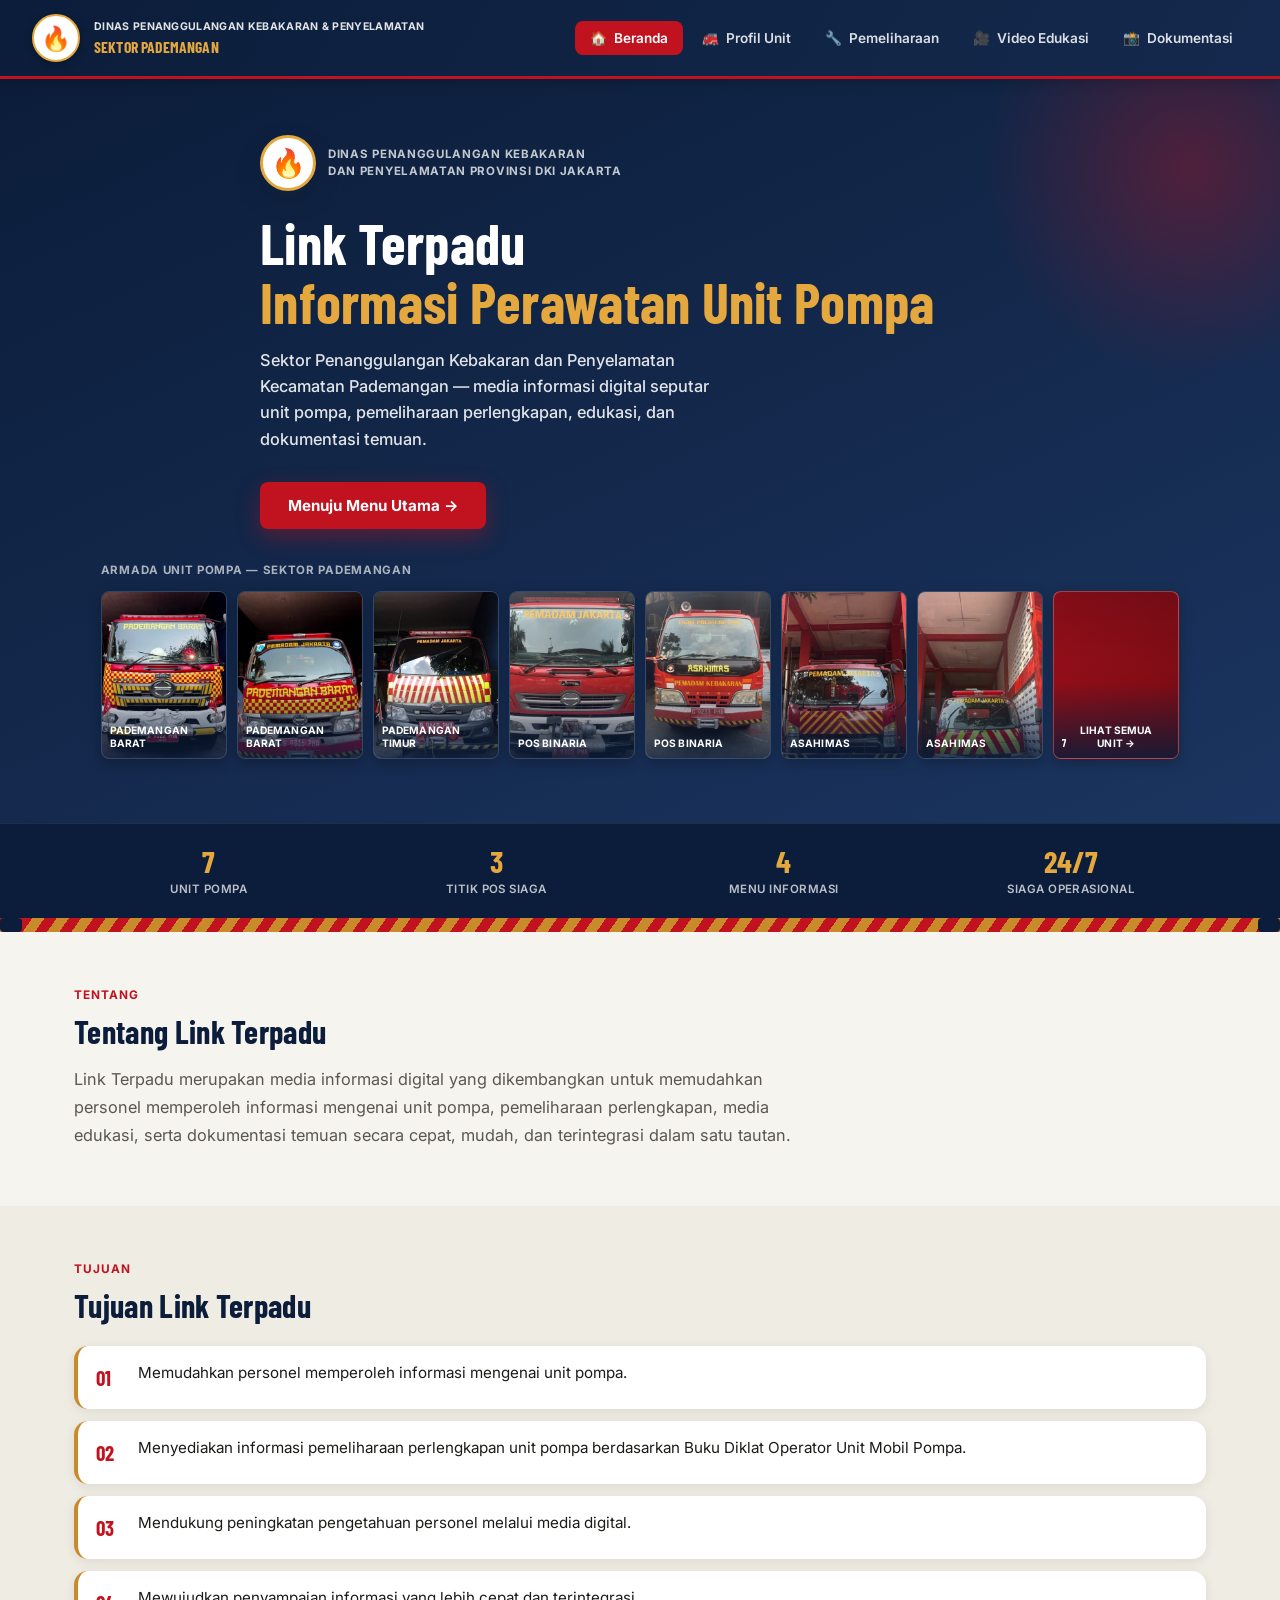
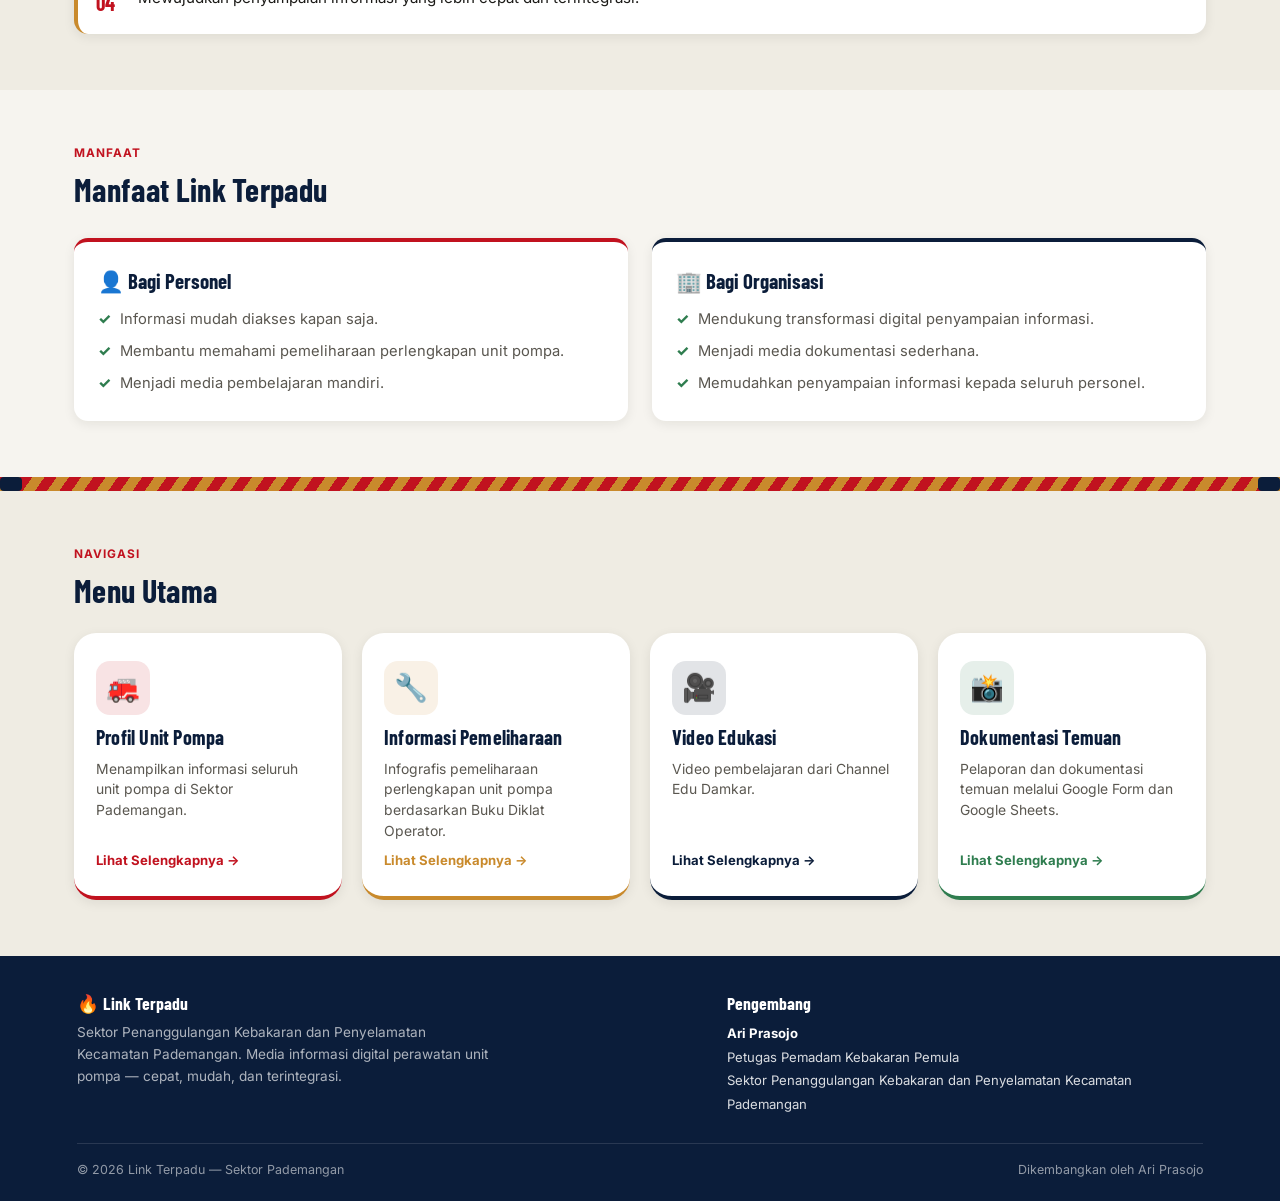
==== commit 0800d61b: "Refactor code structure for improved readability and maintainability" ====
--- a/index.html
+++ b/index.html
@@ -43,17 +43,22 @@
       <p class="hero__sub">Sektor Penanggulangan Kebakaran dan Penyelamatan Kecamatan Pademangan — media informasi digital seputar unit pompa, pemeliharaan perlengkapan, edukasi, dan dokumentasi temuan.</p>
       <a href="#menu-utama" class="hero__cta">Menuju Menu Utama →</a>
     </div>
-    <div class="hero-mosaic">
-      <div class="hero-mosaic__item hero-mosaic__item--main">
-        <img src="assets/unit-pompa/mosaic-3.jpeg" alt="Unit mobil pompa Pemadam Jakarta"/>
-        <div class="hero-mosaic__tag">Unit Mobil Pompa<br>Sektor Pademangan</div>
-      </div>
-      <div class="hero-mosaic__item hero-mosaic__item--b">
-        <img src="assets/unit-pompa/mosaic-1.jpeg" alt="Unit mobil pompa Pademangan Barat"/>
-      </div>
-      <div class="hero-mosaic__item hero-mosaic__item--c">
-        <img src="assets/unit-pompa/mosaic-5.jpeg" alt="Unit mobil pompa Asahimas"/>
-      </div>
+  </div>
+
+  <div class="fleet-strip container">
+    <p class="fleet-strip__label">Armada Unit Pompa — Sektor Pademangan</p>
+    <div class="fleet-strip__grid">
+      <div class="fleet-strip__item"><img src="assets/unit-pompa/unit-pademangan-barat-tall.jpeg" alt="Unit Pademangan Barat I"/><span>Pademangan Barat</span></div>
+      <div class="fleet-strip__item"><img src="assets/unit-pompa/unit-pademangan-barat-2-tall.jpeg" alt="Unit Pademangan Barat II"/><span>Pademangan Barat</span></div>
+      <div class="fleet-strip__item"><img src="assets/unit-pompa/unit-pademangan-timur-tall.jpeg" alt="Unit Pademangan Timur"/><span>Pademangan Timur</span></div>
+      <div class="fleet-strip__item"><img src="assets/unit-pompa/unit-pos-binaria-tall.jpeg" alt="Unit Pos Binaria I"/><span>Pos Binaria</span></div>
+      <div class="fleet-strip__item"><img src="assets/unit-pompa/unit-pos-binaria-2-tall.jpeg" alt="Unit Pos Binaria II"/><span>Pos Binaria</span></div>
+      <div class="fleet-strip__item"><img src="assets/unit-pompa/unit-asahimas-tall.jpeg" alt="Unit Asahimas I"/><span>Asahimas</span></div>
+      <div class="fleet-strip__item"><img src="assets/unit-pompa/unit-asahimas-2-tall.jpeg" alt="Unit Asahimas II"/><span>Asahimas</span></div>
+      <a href="profil-unit.html" class="fleet-strip__item fleet-strip__item--more">
+        <span class="fleet-strip__more-num">7</span>
+        <span class="fleet-strip__more-txt">Lihat Semua Unit →</span>
+      </a>
     </div>
   </div>
 </section>
--- a/css/style.css
+++ b/css/style.css
@@ -164,12 +164,9 @@
 .hero__inner {
   position: relative;
   z-index: 1;
-  display: grid;
-  grid-template-columns: 1.1fr 0.9fr;
-  gap: 40px;
-  align-items: center;
-  max-width: 1180px;
-  margin: 0 auto;
+  max-width: 760px;
+  margin: 0 auto 34px;
+  text-align: left;
 }
 
 .hero__badge-row { display: flex; align-items: center; gap: 12px; margin-bottom: 22px; }
@@ -213,37 +210,58 @@
 }
 .hero__cta:hover { transform: translateY(-2px); box-shadow: 0 12px 28px rgba(193,18,31,0.5); }
 
-/* Hero mosaic — susunan beberapa foto editorial, bukan satu foto dipaksa muat */
-.hero-mosaic {
-  position: relative;
+/* Fleet strip — menampilkan seluruh armada dengan treatment warna seragam */
+.fleet-strip { position: relative; z-index: 1; }
+.fleet-strip__label {
+  color: rgba(255,255,255,0.65); font-size: 0.72rem; font-weight: 700;
+  text-transform: uppercase; letter-spacing: 0.06em; margin-bottom: 14px;
+}
+.fleet-strip__grid {
   display: grid;
-  grid-template-columns: 1.3fr 1fr;
-  grid-template-rows: repeat(3, 92px);
-  gap: 8px;
-  border-radius: var(--radius-l);
+  grid-template-columns: repeat(8, 1fr);
+  gap: 10px;
+}
+.fleet-strip__item {
+  position: relative;
+  aspect-ratio: 3/4;
+  border-radius: var(--radius-s);
   overflow: hidden;
-  box-shadow: var(--shadow-l);
-  border: 4px solid rgba(255,255,255,0.12);
-}
-.hero-mosaic__item { position: relative; overflow: hidden; background: var(--navy-light); }
-.hero-mosaic__item img {
+  box-shadow: 0 4px 14px rgba(0,0,0,0.25);
+  border: 1px solid rgba(255,255,255,0.14);
+  text-decoration: none;
+}
+.fleet-strip__item img {
   width: 100%; height: 100%; object-fit: cover;
-  transition: transform 0.4s ease;
-}
-.hero-mosaic__item:hover img { transform: scale(1.06); }
-.hero-mosaic__item--main { grid-row: 1 / 4; grid-column: 1; }
-.hero-mosaic__item--b { grid-row: 1 / 3; grid-column: 2; }
-.hero-mosaic__item--c { grid-row: 3; grid-column: 2; }
-
-.hero-mosaic__tag {
-  position: absolute; bottom: 14px; left: 14px; right: 14px;
-  background: rgba(11,29,58,0.82);
-  backdrop-filter: blur(4px);
-  color: #fff; padding: 10px 14px; border-radius: var(--radius-s);
-  font-size: 0.76rem; font-weight: 700; letter-spacing: 0.02em;
-  border-left: 3px solid var(--brass-light);
-  line-height: 1.35;
-}
+  /* duotone navy: unify tiap foto walau beda pencahayaan/background */
+  filter: saturate(0.85) contrast(1.05);
+  transition: transform 0.35s ease, filter 0.35s ease;
+}
+.fleet-strip__item::before {
+  content: "";
+  position: absolute; inset: 0;
+  background: linear-gradient(180deg, rgba(11,29,58,0.35) 0%, rgba(11,29,58,0.15) 45%, rgba(193,18,31,0.28) 100%);
+  mix-blend-mode: multiply;
+  pointer-events: none;
+}
+.fleet-strip__item::after {
+  content: "";
+  position: absolute; inset: 0;
+  background: linear-gradient(180deg, rgba(11,29,58,0) 55%, rgba(11,29,58,0.85) 100%);
+  pointer-events: none;
+}
+.fleet-strip__item:hover img { transform: scale(1.08); filter: saturate(1) contrast(1.05); }
+.fleet-strip__item span {
+  position: absolute; bottom: 8px; left: 8px; right: 8px; z-index: 2;
+  color: #fff; font-size: 0.64rem; font-weight: 700; line-height: 1.25;
+  text-transform: uppercase; letter-spacing: 0.01em;
+}
+.fleet-strip__item--more {
+  display: flex; flex-direction: column; align-items: center; justify-content: center; gap: 6px;
+  background: linear-gradient(150deg, var(--red) 0%, var(--red-dark) 100%);
+  border: 1px solid rgba(255,255,255,0.2);
+}
+.fleet-strip__more-num { font-family:"Barlow Condensed",sans-serif; font-weight:700; font-size: 1.8rem; color:#fff; line-height: 1; }
+.fleet-strip__more-txt { font-size: 0.6rem; font-weight: 700; color: rgba(255,255,255,0.92); text-align: center; padding: 0 6px; line-height: 1.3; }
 
 /* Strip statistik ringkas di bawah hero */
 .stat-strip {
@@ -388,16 +406,16 @@
 }
 .unit-card:hover { transform: translateY(-5px); box-shadow: var(--shadow-l); }
 .unit-card__photo {
-  height: 210px; display: flex; align-items: center; justify-content: center;
+  aspect-ratio: 1.8 / 1; display: flex; align-items: center; justify-content: center;
   font-size: 3.2rem; position: relative;
   background: linear-gradient(135deg, var(--navy), var(--navy-light));
   color: rgba(255,255,255,0.9);
 }
-.unit-card__photo img { object-position: center 30% !important; }
+.unit-card__photo img { object-position: center !important; }
 .unit-card__photo::after {
   content: "";
   position: absolute; inset: 0;
-  background: linear-gradient(180deg, rgba(11,29,58,0) 55%, rgba(11,29,58,0.55) 100%);
+  background: linear-gradient(180deg, rgba(11,29,58,0) 60%, rgba(11,29,58,0.5) 100%);
   pointer-events: none;
 }
 .unit-card__no {
@@ -439,7 +457,7 @@
   box-shadow: 0 2px 10px rgba(0,0,0,0.35);
   font-size: 1.1rem; cursor: pointer; display: flex; align-items: center; justify-content: center;
 }
-.modal-box__hero { background-size: cover !important; background-position: center 30% !important; }
+.modal-box__hero { background-size: cover !important; background-position: center !important; }
 .modal-box__hero::before {
   content: "";
   position: absolute; inset: 0; pointer-events: none;
@@ -546,8 +564,7 @@
    RESPONSIVE
    ========================================================================== */
 @media (max-width: 960px) {
-  .hero__inner { grid-template-columns: 1fr; }
-  .hero-mosaic { order: -1; grid-template-rows: repeat(3, 74px); }
+  .fleet-strip__grid { grid-template-columns: repeat(4, 1fr); }
   .menu { grid-template-columns: repeat(2, 1fr); }
   .unit-grid, .video-grid { grid-template-columns: repeat(2, 1fr); }
   .benefit-grid, .doc-grid { grid-template-columns: 1fr; }
@@ -565,6 +582,6 @@
   .menu, .unit-grid, .video-grid { grid-template-columns: 1fr; }
   .modal-box__grid { grid-template-columns: 1fr; }
   .footer__bottom { flex-direction: column; }
-  .hero-mosaic { grid-template-columns: 1fr 1fr; grid-template-rows: repeat(3, 90px); }
+  .fleet-strip__grid { grid-template-columns: repeat(4, 1fr); gap: 8px; }
   .stat-strip__row { grid-template-columns: repeat(2, 1fr); gap: 14px; }
 }
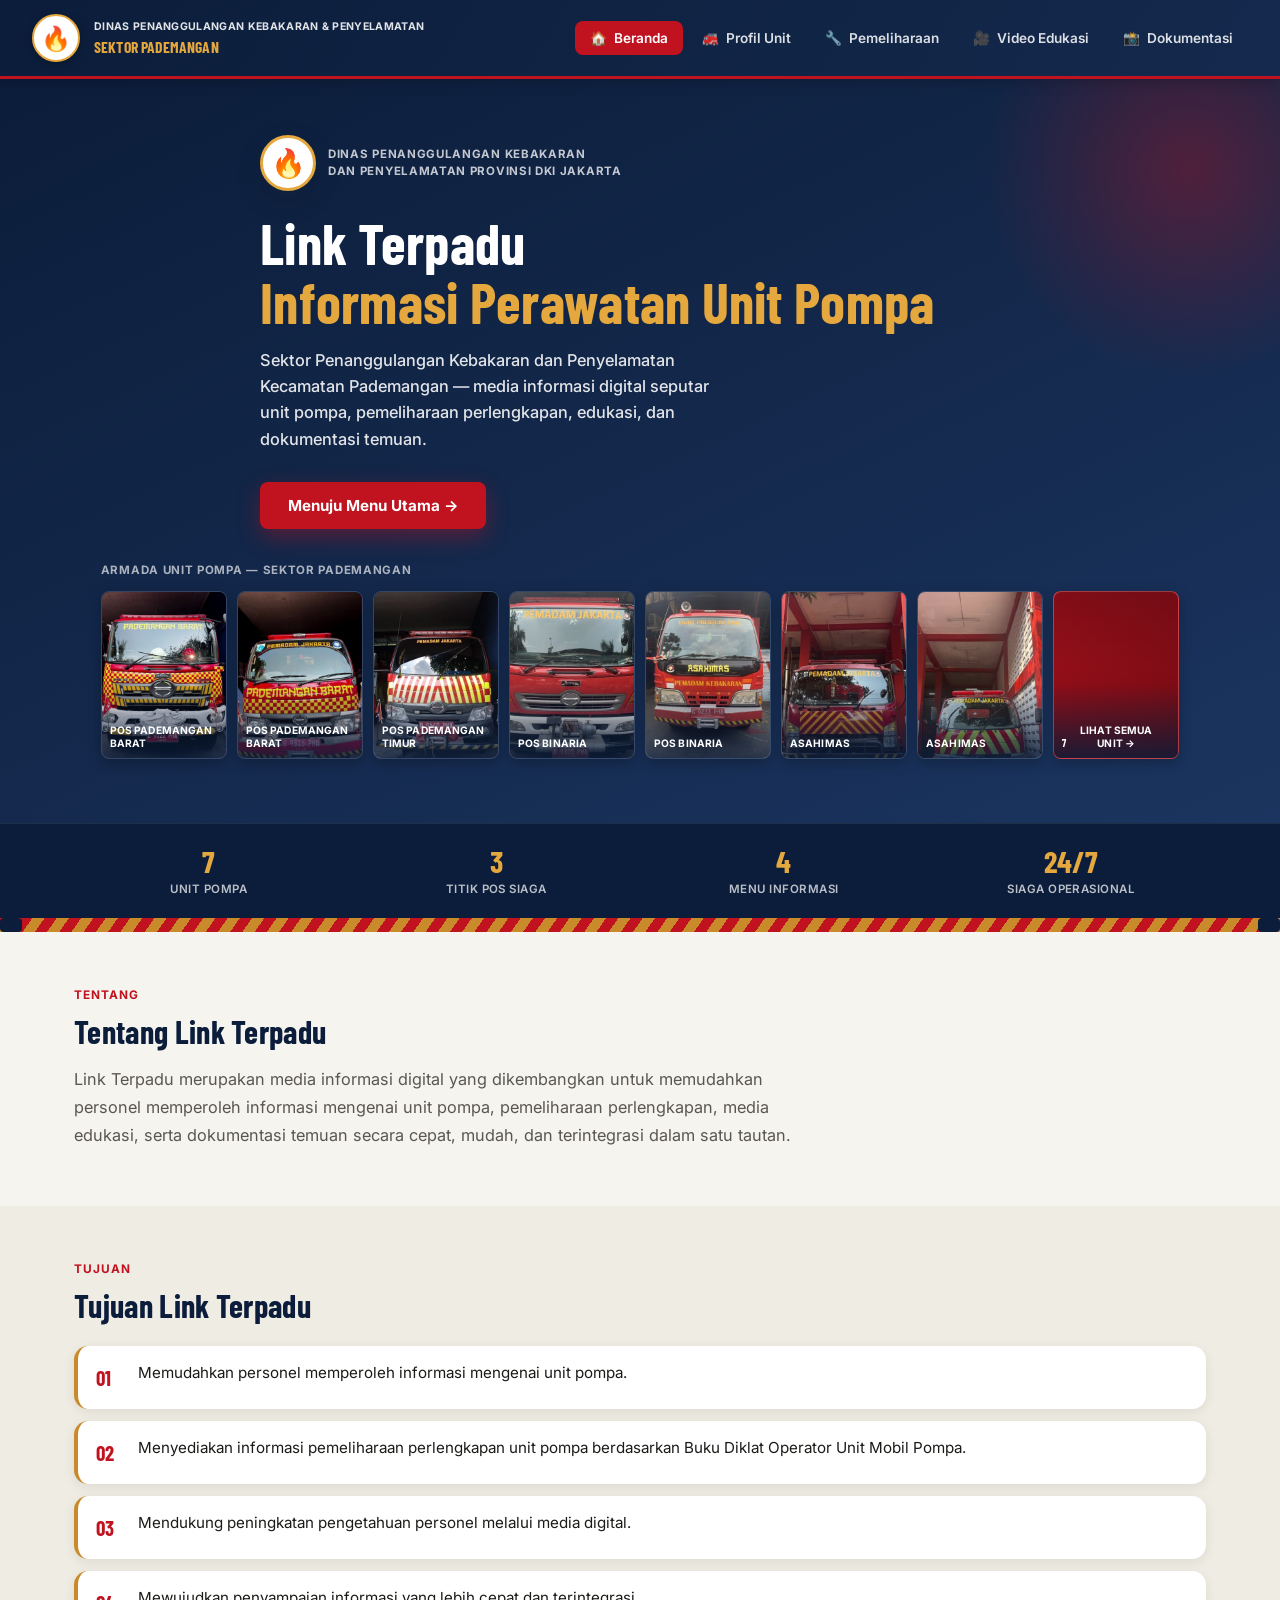
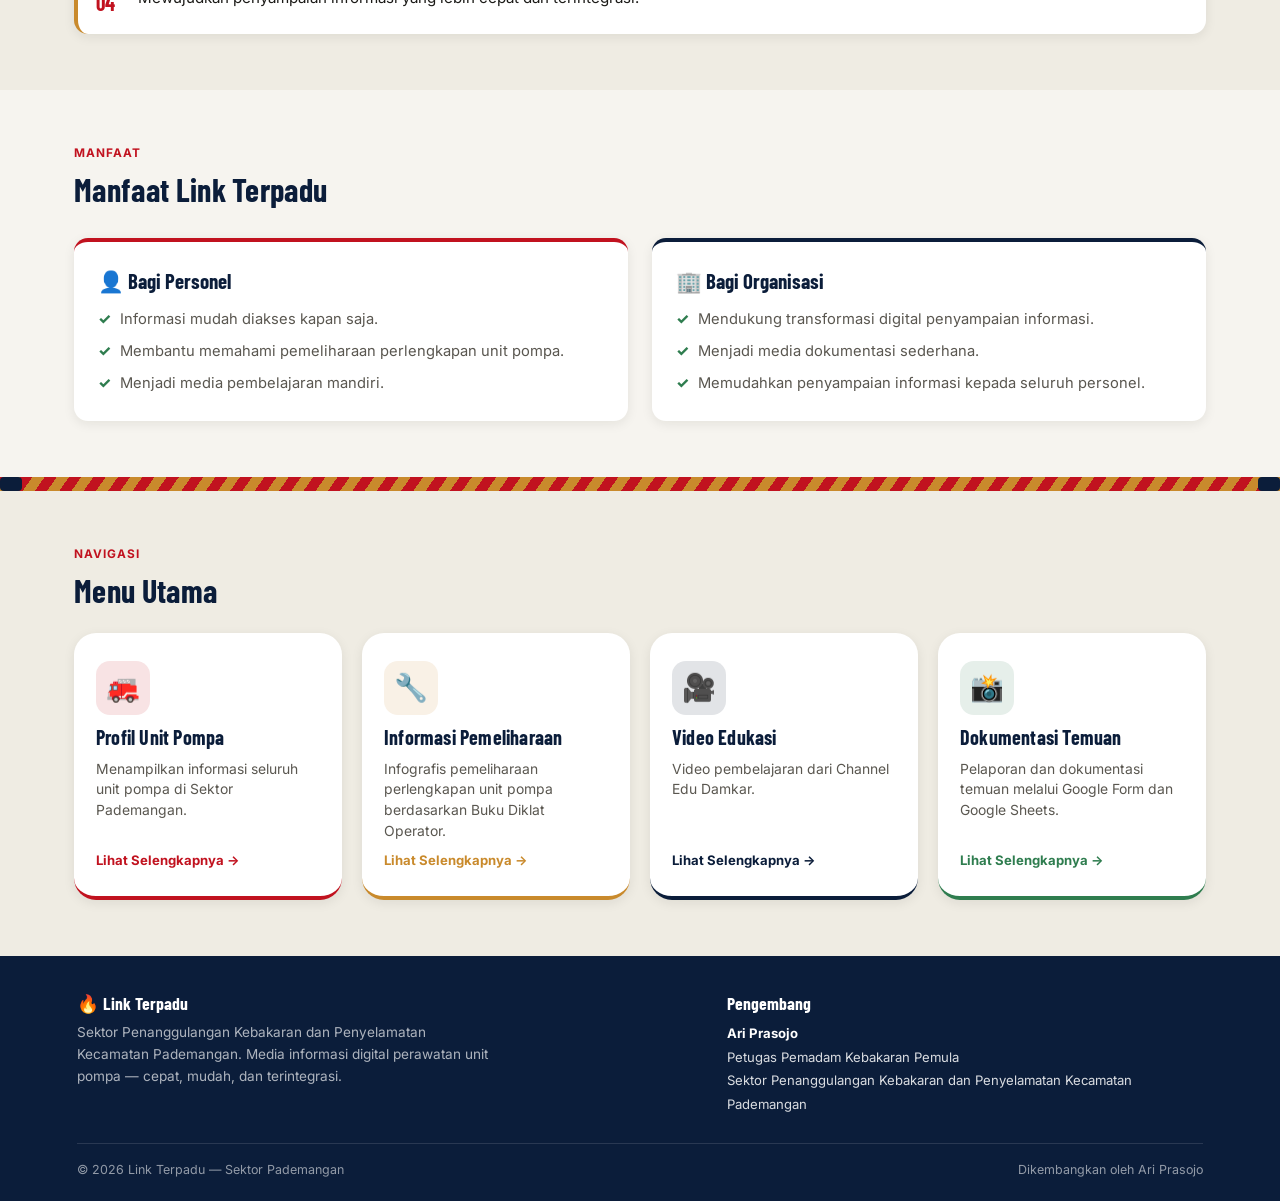
==== commit f515de0e: "feat(modal): add reusable modal functionality with accessibility features - Implemented a generic mo" ====
--- a/index.html
+++ b/index.html
@@ -47,19 +47,10 @@
 
   <div class="fleet-strip container">
     <p class="fleet-strip__label">Armada Unit Pompa — Sektor Pademangan</p>
-    <div class="fleet-strip__grid">
-      <div class="fleet-strip__item"><img src="assets/unit-pompa/unit-pademangan-barat-tall.jpeg" alt="Unit Pademangan Barat I"/><span>Pademangan Barat</span></div>
-      <div class="fleet-strip__item"><img src="assets/unit-pompa/unit-pademangan-barat-2-tall.jpeg" alt="Unit Pademangan Barat II"/><span>Pademangan Barat</span></div>
-      <div class="fleet-strip__item"><img src="assets/unit-pompa/unit-pademangan-timur-tall.jpeg" alt="Unit Pademangan Timur"/><span>Pademangan Timur</span></div>
-      <div class="fleet-strip__item"><img src="assets/unit-pompa/unit-pos-binaria-tall.jpeg" alt="Unit Pos Binaria I"/><span>Pos Binaria</span></div>
-      <div class="fleet-strip__item"><img src="assets/unit-pompa/unit-pos-binaria-2-tall.jpeg" alt="Unit Pos Binaria II"/><span>Pos Binaria</span></div>
-      <div class="fleet-strip__item"><img src="assets/unit-pompa/unit-asahimas-tall.jpeg" alt="Unit Asahimas I"/><span>Asahimas</span></div>
-      <div class="fleet-strip__item"><img src="assets/unit-pompa/unit-asahimas-2-tall.jpeg" alt="Unit Asahimas II"/><span>Asahimas</span></div>
-      <a href="profil-unit.html" class="fleet-strip__item fleet-strip__item--more">
-        <span class="fleet-strip__more-num">7</span>
-        <span class="fleet-strip__more-txt">Lihat Semua Unit →</span>
-      </a>
-    </div>
+    <!-- Diisi otomatis oleh renderFleetStrip() di script/unit-data.js,
+         memakai sumber data yang sama dengan halaman Profil Unit,
+         supaya foto/nama unit tidak perlu diedit di dua tempat. -->
+    <div class="fleet-strip__grid" id="fleetStripGrid"></div>
   </div>
 </section>
 
@@ -179,5 +170,7 @@
 </footer>
 
 <script src="script/main.js"></script>
+<script src="script/utils.js"></script>
+<script src="script/unit-data.js"></script>
 </body>
 </html>
--- a/css/style.css
+++ b/css/style.css
@@ -406,7 +406,7 @@
 }
 .unit-card:hover { transform: translateY(-5px); box-shadow: var(--shadow-l); }
 .unit-card__photo {
-  aspect-ratio: 1.8 / 1; display: flex; align-items: center; justify-content: center;
+  aspect-ratio: 3 / 4; display: flex; align-items: center; justify-content: center;
   font-size: 3.2rem; position: relative;
   background: linear-gradient(135deg, var(--navy), var(--navy-light));
   color: rgba(255,255,255,0.9);
@@ -415,7 +415,7 @@
 .unit-card__photo::after {
   content: "";
   position: absolute; inset: 0;
-  background: linear-gradient(180deg, rgba(11,29,58,0) 60%, rgba(11,29,58,0.5) 100%);
+  background: linear-gradient(180deg, rgba(11,29,58,0) 65%, rgba(11,29,58,0.5) 100%);
   pointer-events: none;
 }
 .unit-card__no {
@@ -439,6 +439,7 @@
   transition: opacity 0.2s ease;
 }
 .modal-overlay.is-open { opacity: 1; pointer-events: auto; }
+.modal-overlay:focus { outline: none; }
 .modal-box {
   background: var(--card); border-radius: var(--radius-l);
   max-width: 560px; width: 100%; max-height: 88vh; overflow-y: auto;
@@ -446,7 +447,7 @@
 }
 .modal-overlay.is-open .modal-box { transform: translateY(0); }
 .modal-box__hero {
-  height: 230px; background: linear-gradient(135deg, var(--navy), var(--navy-light));
+  width: 100%; aspect-ratio: 3 / 4; max-height: 70vh; background: linear-gradient(135deg, var(--navy), var(--navy-light));
   display: flex; align-items: center; justify-content: center; font-size: 4rem; color: #fff;
   position: relative;
 }
@@ -457,7 +458,7 @@
   box-shadow: 0 2px 10px rgba(0,0,0,0.35);
   font-size: 1.1rem; cursor: pointer; display: flex; align-items: center; justify-content: center;
 }
-.modal-box__hero { background-size: cover !important; background-position: center !important; }
+.modal-box__hero { background-size: contain !important; background-position: center !important; background-repeat: no-repeat !important; }
 .modal-box__hero::before {
   content: "";
   position: absolute; inset: 0; pointer-events: none;
@@ -585,3 +586,122 @@
   .fleet-strip__grid { grid-template-columns: repeat(4, 1fr); gap: 8px; }
   .stat-strip__row { grid-template-columns: repeat(2, 1fr); gap: 14px; }
 }
+
+/* ==========================================================================
+   INFOGRAFIS PEMELIHARAAN — komponen konten kaya (foto + narasi teknis)
+   Dipakai di pemeliharaan.html, bersumber dari materi Buku Diklat Operator.
+   ========================================================================== */
+
+/* Intro: foto sampul + ringkasan panduan, sisi-bersisi */
+.maint-intro { display: grid; grid-template-columns: 0.85fr 1.15fr; gap: 34px; align-items: center; margin-top: 34px; }
+.maint-intro__photo { aspect-ratio: 3/4; border-radius: var(--radius-l); overflow: hidden; box-shadow: var(--shadow-m); }
+.maint-intro__photo img { width: 100%; height: 100%; object-fit: cover; }
+.maint-intro__eyebrow { font-size: 0.74rem; font-weight: 700; letter-spacing: 0.06em; text-transform: uppercase; color: var(--brass); margin-bottom: 8px; }
+.maint-intro__title { font-family: "Barlow Condensed", sans-serif; font-weight: 700; font-size: clamp(1.5rem, 2.6vw, 2rem); color: var(--navy); margin-bottom: 12px; }
+.maint-intro__text { font-size: 0.95rem; color: var(--ink-soft); line-height: 1.7; }
+
+/* Blok narasi + foto (dipakai utk "mengapa penting"), foto di kanan */
+.maint-feature { display: grid; grid-template-columns: 1fr 0.9fr; gap: 34px; align-items: center; margin-top: 44px; }
+.maint-feature__photo { aspect-ratio: 4/5; border-radius: var(--radius-l); overflow: hidden; box-shadow: var(--shadow-m); order: 2; }
+.maint-feature__photo img { width: 100%; height: 100%; object-fit: cover; }
+.maint-feature__body { order: 1; }
+
+/* Alur 4 langkah terhubung (icon flow) */
+.flow-steps { display: flex; align-items: flex-start; justify-content: space-between; gap: 6px; margin-top: 26px; flex-wrap: wrap; }
+.flow-steps__item { display: flex; flex-direction: column; align-items: center; text-align: center; width: 110px; gap: 10px; }
+.flow-steps__circle {
+  width: 64px; height: 64px; border-radius: 50%;
+  display: flex; align-items: center; justify-content: center; font-size: 1.6rem;
+  background: var(--card); border: 2px solid var(--brass); box-shadow: var(--shadow-s);
+  flex-shrink: 0;
+}
+.flow-steps__label { font-size: 0.78rem; font-weight: 700; color: var(--navy); line-height: 1.3; }
+.flow-steps__arrow { color: var(--brass); font-size: 1.3rem; align-self: center; margin-top: 22px; opacity: 0.7; }
+
+/* Perbandingan 2 jenis selang */
+.hose-type-grid { display: grid; grid-template-columns: 1fr 1fr; gap: 22px; margin-top: 26px; }
+.hose-type-card { background: var(--card); border-radius: var(--radius-l); overflow: hidden; box-shadow: var(--shadow-s); }
+.hose-type-card__photo { aspect-ratio: 8/5; }
+.hose-type-card__photo img { width: 100%; height: 100%; object-fit: cover; }
+.hose-type-card__body { padding: 18px 20px 22px; }
+.hose-type-card__title { font-family: "Barlow Condensed", sans-serif; font-weight: 700; font-size: 1.2rem; color: var(--navy); margin-bottom: 10px; }
+.hose-type-card ul { list-style: none; display: grid; gap: 8px; }
+.hose-type-card li { font-size: 0.87rem; color: var(--ink-soft); line-height: 1.4; padding-left: 20px; position: relative; }
+.hose-type-card li::before { content: "•"; position: absolute; left: 2px; top: 0; color: var(--brass); font-weight: 800; }
+
+/* Checklist pemeriksaan (grid kartu ikon) */
+.checklist-grid { display: grid; grid-template-columns: repeat(3, 1fr); gap: 16px; margin-top: 26px; }
+.checklist-card { background: var(--card); border-top: 3px solid var(--brass); border-radius: var(--radius-m); padding: 20px; box-shadow: var(--shadow-s); }
+.checklist-card__icon { width: 42px; height: 42px; border-radius: 50%; background: var(--paper-warm); display: flex; align-items: center; justify-content: center; font-size: 1.2rem; margin-bottom: 12px; }
+.checklist-card__title { font-weight: 700; color: var(--navy); font-size: 0.98rem; margin-bottom: 6px; }
+.checklist-card__desc { font-size: 0.83rem; color: var(--ink-soft); line-height: 1.5; }
+
+/* Tahap pemeliharaan pasca-operasi (zig-zag foto + narasi) */
+.stage-block { display: grid; grid-template-columns: 0.8fr 1.2fr; gap: 36px; align-items: center; margin-top: 46px; }
+.stage-block--reverse .stage-block__photo { order: 2; }
+.stage-block--reverse .stage-block__body { order: 1; }
+.stage-block__photo { aspect-ratio: 3/4; border-radius: var(--radius-l); overflow: hidden; box-shadow: var(--shadow-m); }
+.stage-block__photo img { width: 100%; height: 100%; object-fit: cover; }
+.stage-block__tag {
+  display: inline-block; background: var(--red); color: #fff; font-size: 0.7rem; font-weight: 700;
+  letter-spacing: 0.05em; padding: 5px 12px; border-radius: 20px; margin-bottom: 12px; text-transform: uppercase;
+}
+.stage-block__title { font-family: "Barlow Condensed", sans-serif; font-weight: 700; font-size: 1.5rem; color: var(--navy); margin-bottom: 10px; }
+.stage-block__desc { font-size: 0.92rem; color: var(--ink-soft); line-height: 1.65; margin-bottom: 20px; }
+.stage-block__grid { display: grid; grid-template-columns: 1.3fr 1fr; gap: 20px; align-items: start; }
+.stage-block__goals { list-style: none; display: grid; gap: 12px; }
+.stage-block__goals li { border-left: 3px solid var(--brass); padding-left: 14px; }
+.stage-block__goals b { display: block; color: var(--navy); font-size: 0.88rem; margin-bottom: 2px; }
+.stage-block__goals span { font-size: 0.83rem; color: var(--ink-soft); line-height: 1.45; }
+.tips-box { background: var(--navy); color: #fff; border-radius: var(--radius-m); padding: 16px 18px; border-left: 4px solid var(--brass-light); }
+.tips-box__title { font-weight: 700; font-size: 0.85rem; margin-bottom: 8px; color: var(--brass-light); text-transform: uppercase; letter-spacing: 0.03em; }
+.tips-box__text { font-size: 0.83rem; line-height: 1.55; opacity: 0.92; }
+
+/* Peringatan & indikator kerusakan */
+.warn-columns { display: grid; grid-template-columns: 1fr 1fr; gap: 20px; margin-top: 26px; }
+.warn-box { border-radius: var(--radius-m); padding: 20px 22px; color: #fff; }
+.warn-box--caution { background: var(--navy); }
+.warn-box--danger { background: var(--red-dark); }
+.warn-box__title { font-weight: 700; font-size: 1rem; margin-bottom: 14px; }
+.warn-box ul { list-style: none; display: grid; gap: 9px; }
+.warn-box li { font-size: 0.85rem; line-height: 1.4; padding-left: 18px; position: relative; opacity: 0.94; }
+.warn-box li::before { content: "•"; position: absolute; left: 2px; top: 0; color: var(--brass-light); font-weight: 800; }
+
+/* Ringkasan manfaat + referensi */
+.summary-grid { display: grid; grid-template-columns: repeat(4, 1fr); gap: 20px; margin-top: 26px; }
+.summary-item__icon { font-size: 1.6rem; margin-bottom: 10px; }
+.summary-item__title { font-weight: 700; color: var(--navy); font-size: 0.92rem; margin-bottom: 4px; }
+.summary-item__desc { font-size: 0.8rem; color: var(--ink-soft); line-height: 1.45; }
+.reference-list { list-style: none; display: grid; gap: 8px; margin-top: 14px; padding-top: 20px; border-top: 1px solid var(--line); }
+.reference-list li { font-size: 0.86rem; color: var(--ink-soft); padding-left: 20px; position: relative; }
+.reference-list li::before { content: "📘"; position: absolute; left: 0; top: 0; font-size: 0.8rem; }
+
+@media (max-width: 900px) {
+  .maint-intro, .maint-feature, .stage-block { grid-template-columns: 1fr; }
+  .maint-feature__photo, .stage-block__photo { order: 1; }
+  .maint-feature__body, .stage-block__body { order: 2; }
+  .stage-block__grid { grid-template-columns: 1fr; }
+  .hose-type-grid, .warn-columns { grid-template-columns: 1fr; }
+  .checklist-grid { grid-template-columns: repeat(2, 1fr); }
+  .summary-grid { grid-template-columns: repeat(2, 1fr); }
+  .flow-steps__arrow { display: none; }
+}
+
+/* ==========================================================================
+   AKSESIBILITAS — focus-visible untuk elemen yang kini bisa dinavigasi keyboard
+   (unit-card & video-card sebelumnya hanya bisa diklik mouse)
+   ========================================================================== */
+.unit-card:focus-visible,
+.video-card:focus-visible,
+.care-item--ready:focus-visible,
+.fleet-strip__item--more:focus-visible {
+  outline: 3px solid var(--brass-light);
+  outline-offset: 3px;
+}
+.nav__link:focus-visible,
+.menu-card:focus-visible,
+.doc-card__btn:focus-visible,
+.hero__cta:focus-visible {
+  outline: 3px solid var(--brass-light);
+  outline-offset: 2px;
+}
